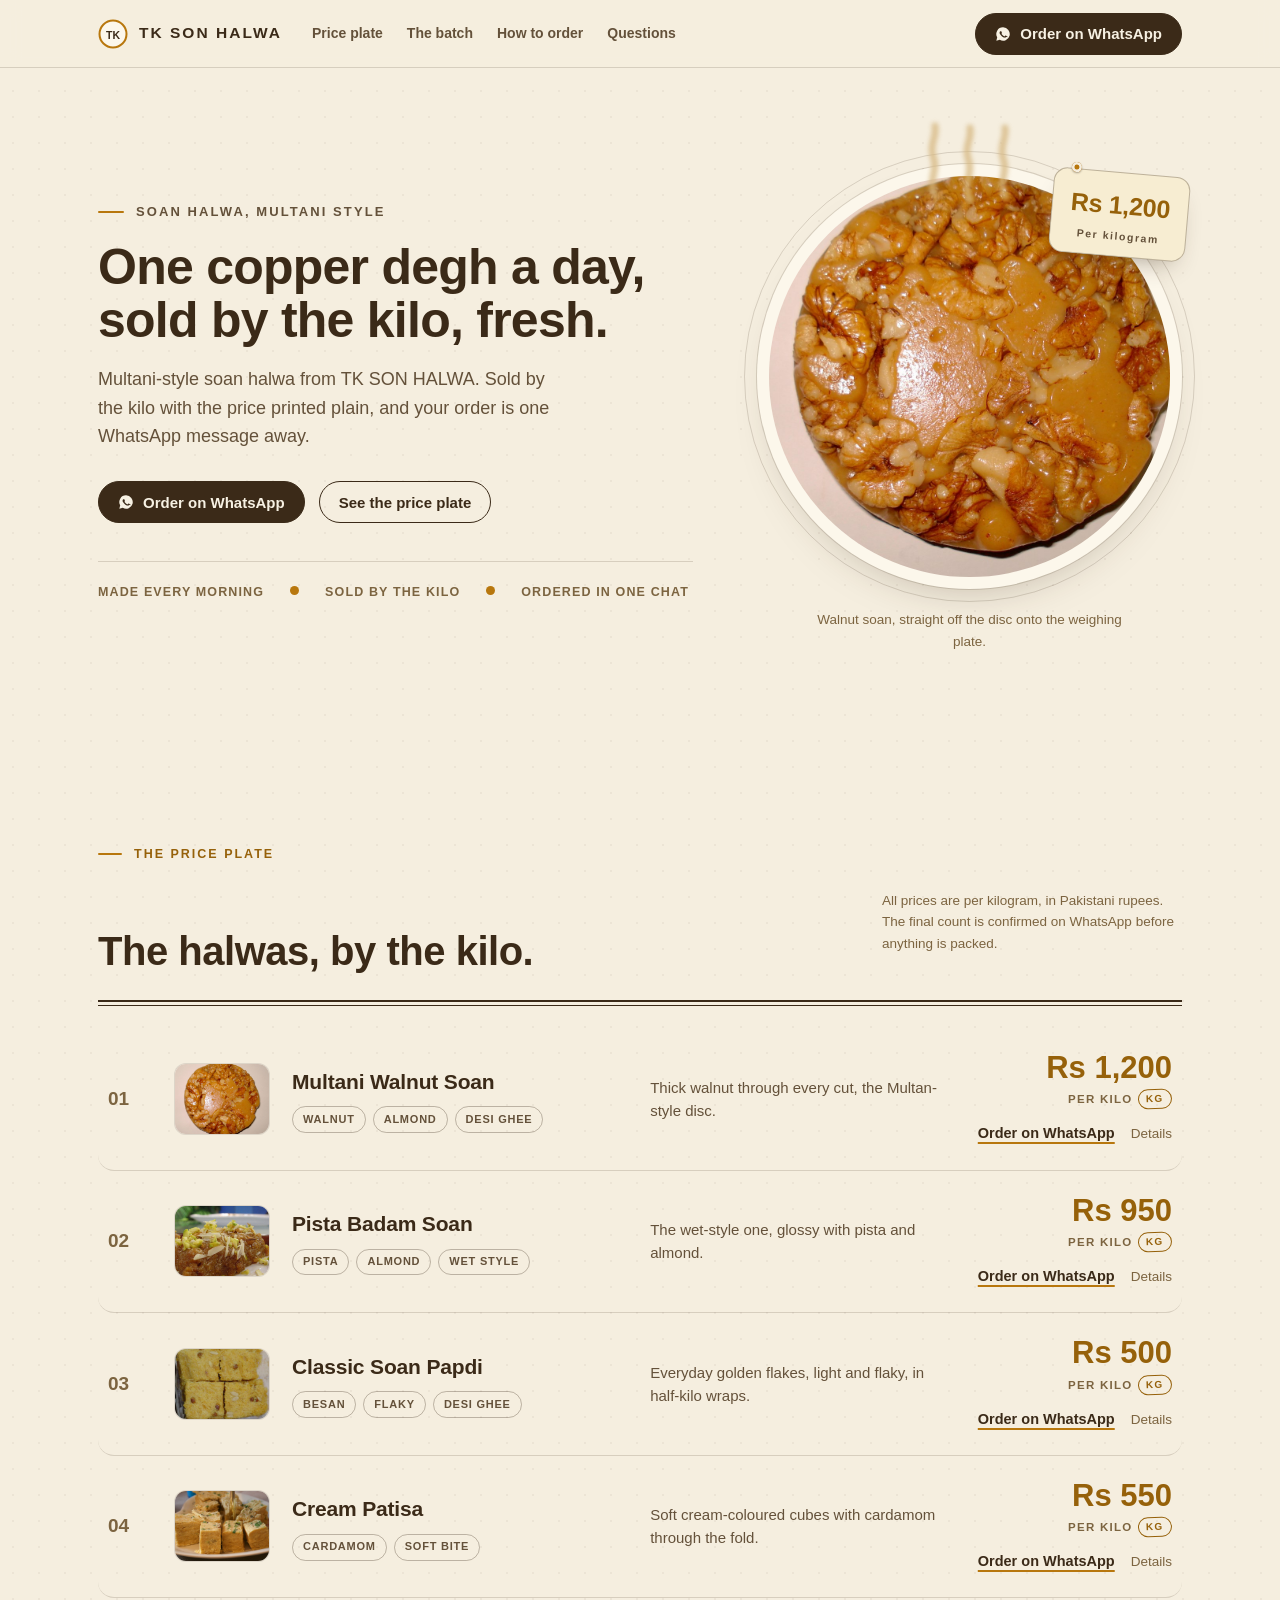
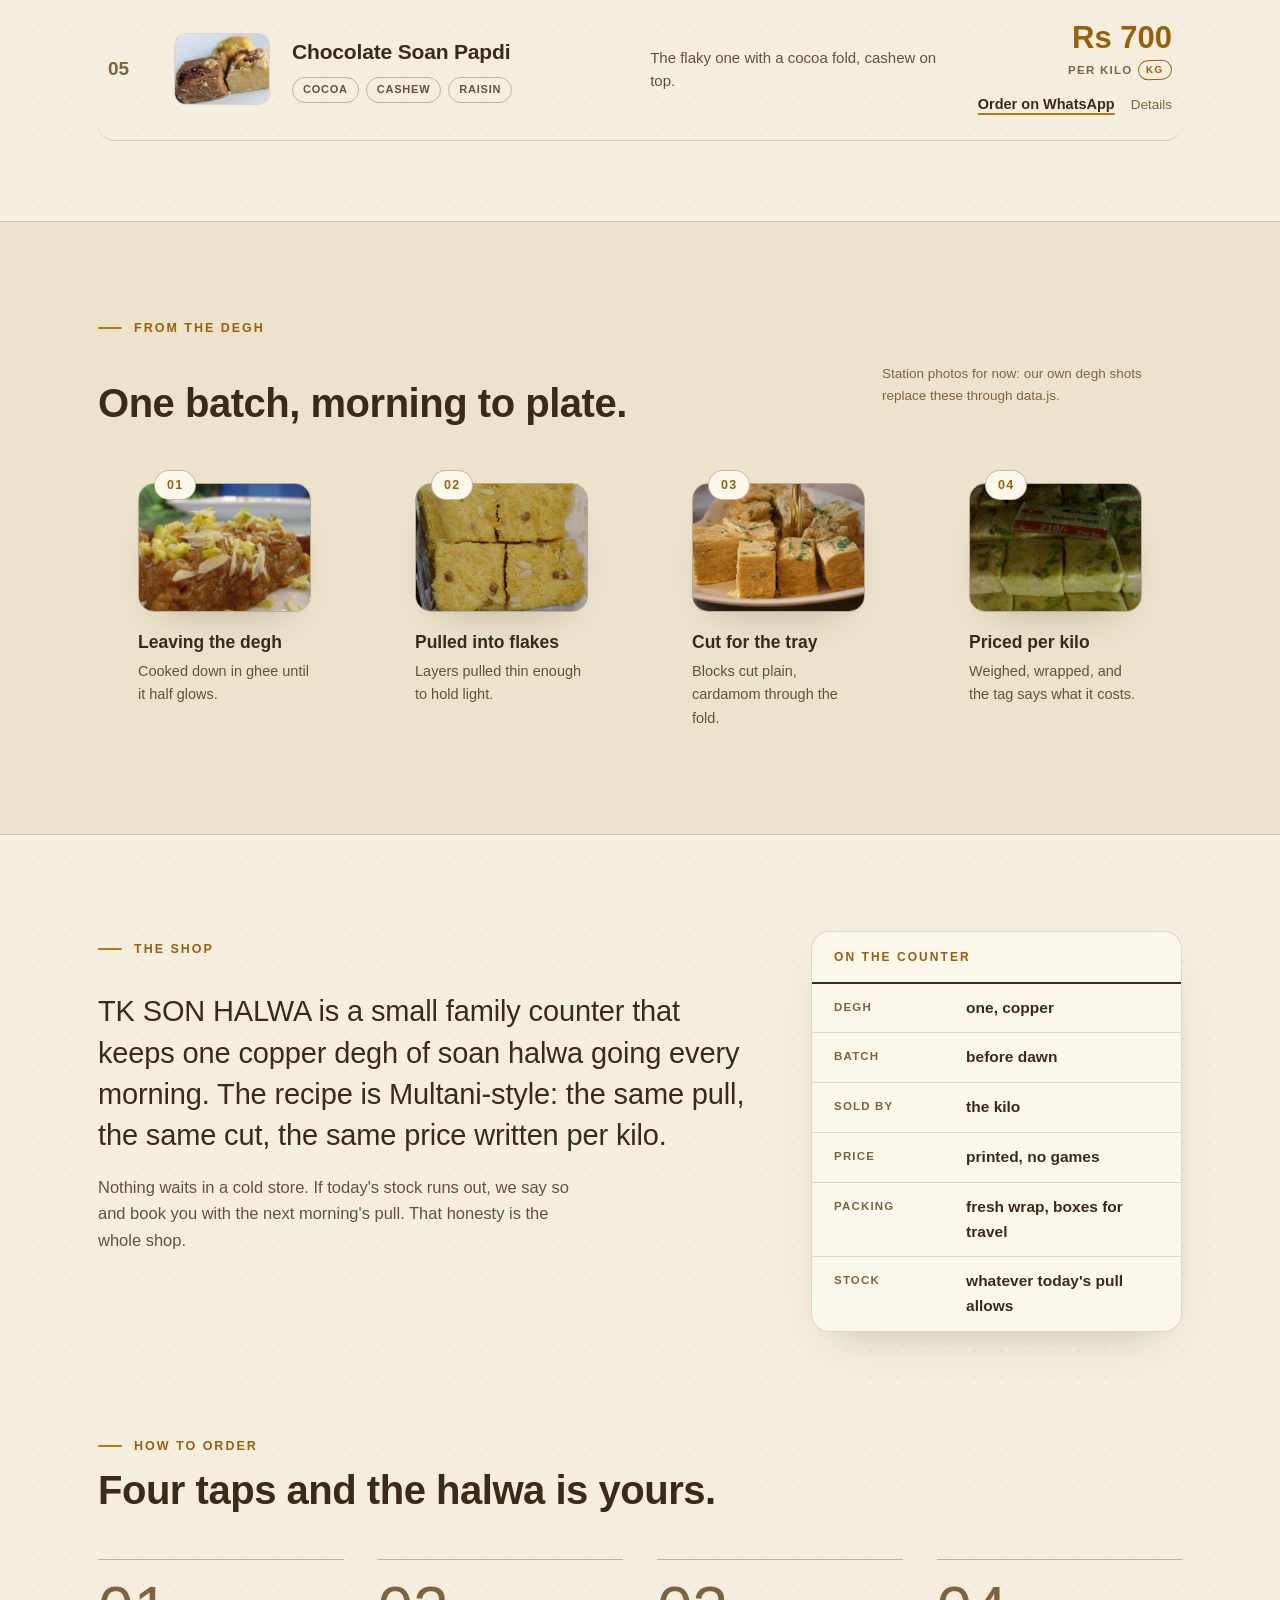
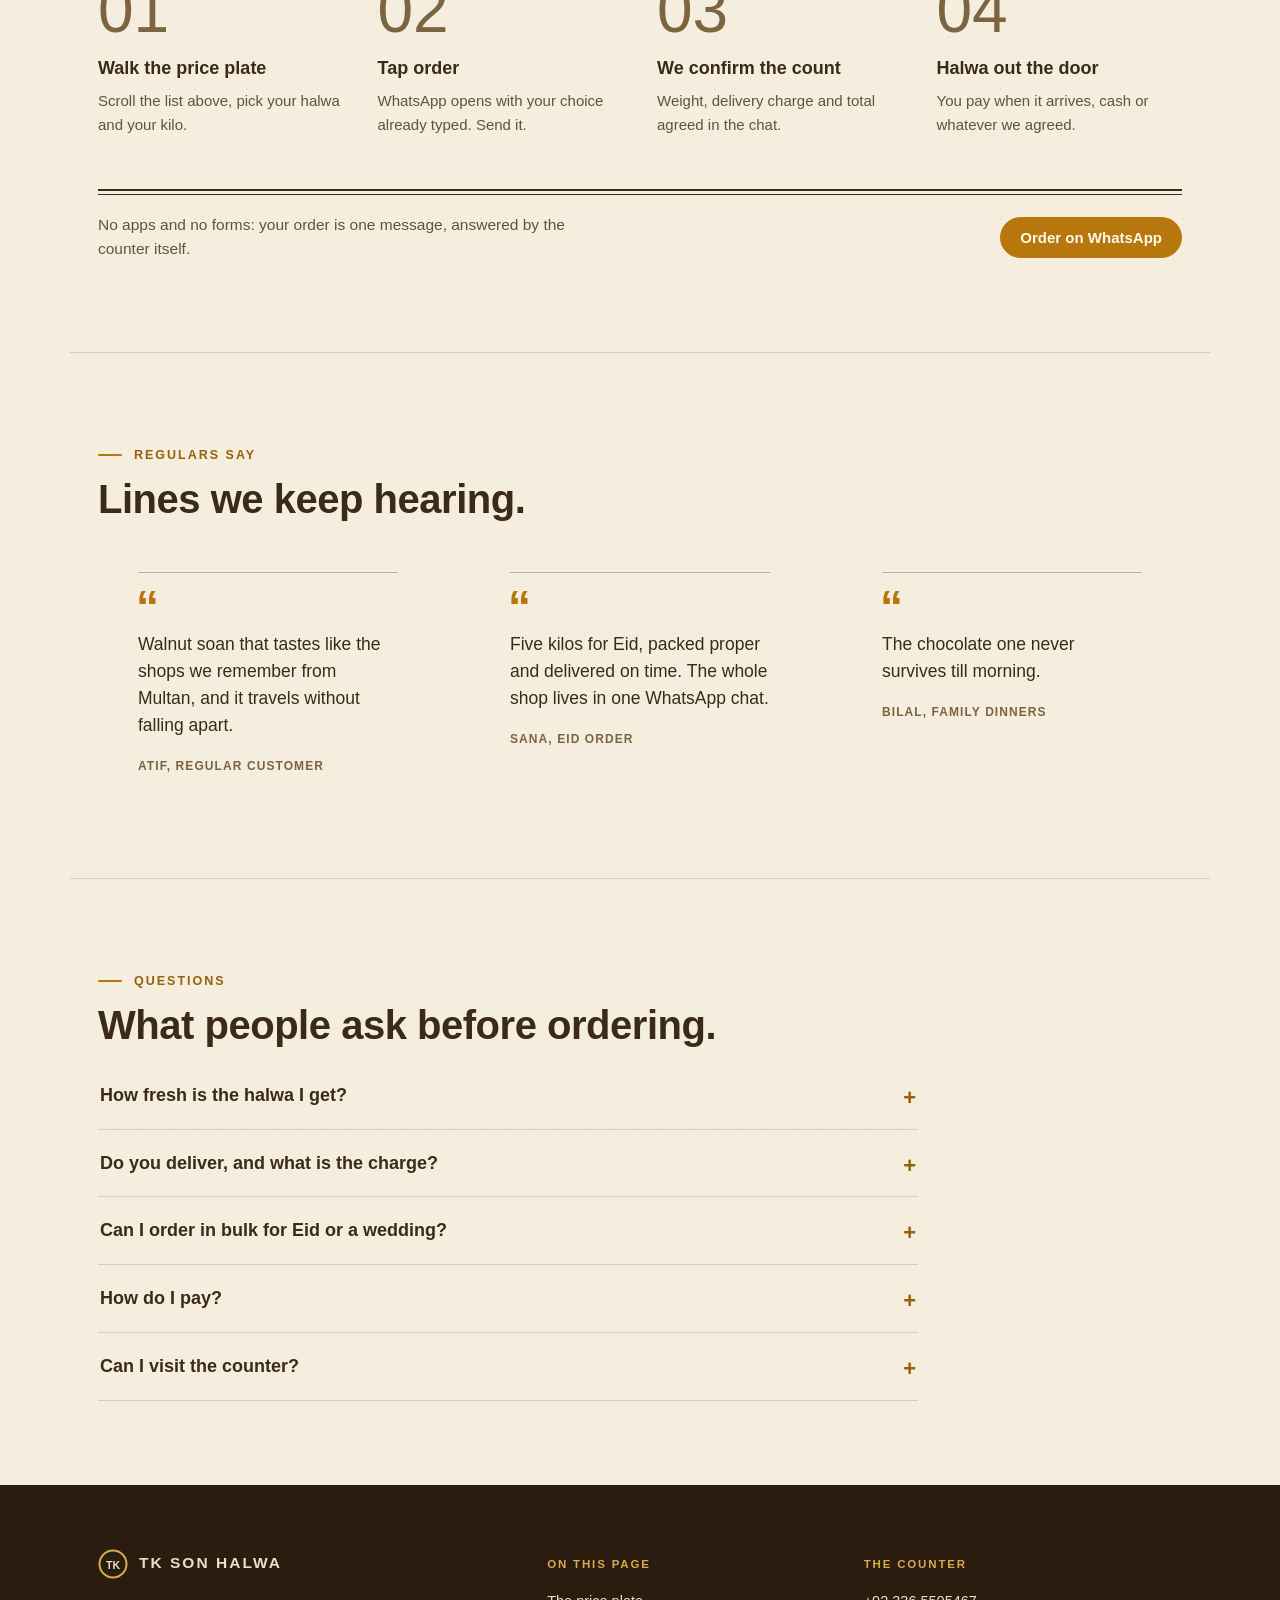
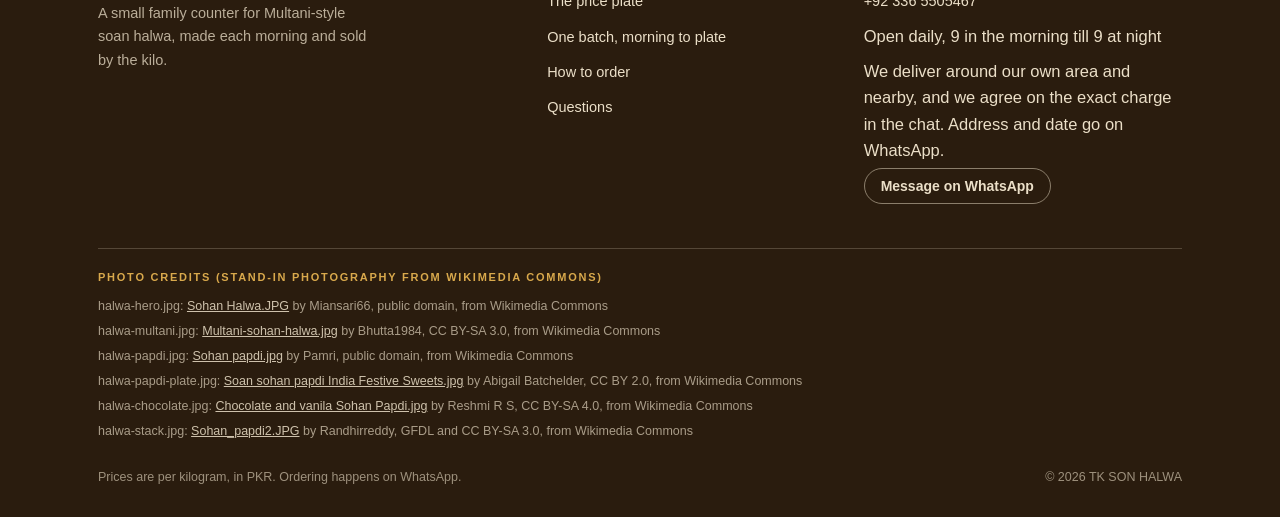
==== index.html @ 24e72497 "Add HTML files for TK SON HALWA website: halwa.html and index.html" ====
<!DOCTYPE html>
<html lang="en">
<head>
<meta charset="utf-8">
<meta name="viewport" content="width=device-width, initial-scale=1">
<title>TK SON HALWA | Soan halwa by the kilo, ordered on WhatsApp</title>
<meta name="description" content="TK SON HALWA, a family counter for Multani-style soan halwa. Per-kilo prices in PKR, fresh wraps, and one WhatsApp message to order.">
<meta name="theme-color" content="#F5EEDF">
<meta property="og:title" content="TK SON HALWA | Soan halwa by the kilo">
<meta property="og:description" content="Multani-style soan halwa sold by the kilo. Prices printed plain, ordered in one WhatsApp message.">
<meta property="og:image" content="assets/img/halwa-hero.jpg">
<link rel="icon" type="image/svg+xml" href="assets/img/favicon.svg">
<link rel="preload" as="font" type="font/woff2" href="assets/fonts/BricolageGrotesque.woff2" crossorigin>
<link rel="preload" as="font" type="font/woff2" href="assets/fonts/Figtree.woff2" crossorigin>
<link rel="stylesheet" href="assets/styles.css">
<script src="assets/data.js" defer></script>
<script src="assets/site.js" defer></script>
</head>
<body data-page="home">

<a class="skip" href="#main">Skip to content</a>

<header class="topbar">
  <div class="wrap bar-row">
    <a class="brand" href="index.html" aria-label="TK SON HALWA, home">
      <svg class="brand-mark" width="30" height="30" viewBox="0 0 30 30" aria-hidden="true">
        <circle cx="15" cy="15" r="13.5" fill="#FCF7EB" stroke="#B8770D" stroke-width="2"/>
        <text x="15" y="19.5" text-anchor="middle" font-family="Bricolage Grotesque, Trebuchet MS, sans-serif" font-weight="800" font-size="10.5" fill="#3B2A18">TK</text>
      </svg>
      <span class="brand-name">TK SON HALWA</span>
    </a>
    <nav class="bar-nav" aria-label="Site">
      <a href="#plate">Price plate</a>
      <a href="#batch">The batch</a>
      <a href="#order">How to order</a>
      <a href="#faq">Questions</a>
    </nav>
    <a class="pill pill-ink" id="bar-order" href="https://wa.me/923365505467?text=Hello%20there%2C%20I%20wanted%20to%20order%20TK%20SON%20HALWA%20from%20your%20website.%20Can%20I%20get%20more%20details%20on%20this%3F">
      <svg width="16" height="16" viewBox="0 0 24 24" fill="none" aria-hidden="true"><path d="M12 2a10 10 0 0 0-8.7 15L2 22l5.2-1.3A10 10 0 1 0 12 2Zm5.2 14.2c-.2.6-1.2 1.2-1.7 1.2-.4.1-1 .1-1.6-.1-.4-.1-.9-.3-1.5-.5-2.6-1.1-4.3-3.7-4.4-3.9-.1-.2-1.1-1.4-1.1-2.7 0-1.3.7-1.9.9-2.2.2-.3.5-.3.7-.3h.5c.2 0 .4 0 .6.4.2.6.7 1.9.8 2 .1.2.1.3 0 .5l-.4.6c-.1.2-.3.4-.1.7.2.3.8 1.3 1.7 2.1 1.2 1 2.1 1.3 2.4 1.5.3.1.5.1.6-.1.2-.2.7-.8.9-1.1.2-.3.4-.2.6-.1l2 1c.3.1.5.2.5.3.1.1.1.6-.4 1.3Z" fill="currentColor"/></svg>
      <span>Order <span class="w-hide">on WhatsApp</span></span>
    </a>
  </div>
</header>

<noscript>
  <div class="nojs">Prices and the full menu need JavaScript. To order right now, WhatsApp us at <a href="https://wa.me/923365505467">+92 336 5505467</a>.</div>
</noscript>

<main id="main">

  <!-- ================= HERO ================= -->
  <section class="hero wrap" aria-labelledby="hero-h">
    <div class="hero-grid">
      <div>
        <p class="kicker"><span>Soan halwa, Multani style</span></p>
        <h1 class="display"><span>One copper degh <span class="nb">a day,</span></span><span>sold by the <span class="nb">kilo, fresh.</span></span></h1>
        <p class="sub">Multani-style soan halwa from TK SON HALWA. Sold by the kilo with the price printed plain, and your order is one WhatsApp message away.</p>
        <div class="cta-row">
          <a class="pill pill-ink" id="hero-order" href="https://wa.me/923365505467?text=Hello%20there%2C%20I%20wanted%20to%20order%20TK%20SON%20HALWA%20from%20your%20website.%20Can%20I%20get%20more%20details%20on%20this%3F">
            <svg width="16" height="16" viewBox="0 0 24 24" aria-hidden="true"><path d="M12 2a10 10 0 0 0-8.7 15L2 22l5.2-1.3A10 10 0 1 0 12 2Zm5.2 14.2c-.2.6-1.2 1.2-1.7 1.2-.4.1-1 .1-1.6-.1-.4-.1-.9-.3-1.5-.5-2.6-1.1-4.3-3.7-4.4-3.9-.1-.2-1.1-1.4-1.1-2.7 0-1.3.7-1.9.9-2.2.2-.3.5-.3.7-.3h.5c.2 0 .4 0 .6.4.2.6.7 1.9.8 2 .1.2.1.3 0 .5l-.4.6c-.1.2-.3.4-.1.7.2.3.8 1.3 1.7 2.1 1.2 1 2.1 1.3 2.4 1.5.3.1.5.1.6-.1.2-.2.7-.8.9-1.1.2-.3.4-.2.6-.1l2 1c.3.1.5.2.5.3.1.1.1.6-.4 1.3Z" fill="currentColor"/></svg>
            <span>Order <span class="w-hide">on WhatsApp</span></span>
          </a>
          <a class="pill pill-ghost" href="#plate"><span>See the price plate</span></a>
        </div>
        <div class="facts" id="facts">
          <span>Made every morning</span><span>Sold by the kilo</span><span>Ordered in one chat</span>
        </div>
      </div>

      <div class="disc-scene">
        <svg class="steam" viewBox="0 0 190 96" aria-hidden="true">
          <path d="M60 88 C 52 72, 64 64, 58 48 C 54 36, 62 30, 60 18" stroke-width="7"/>
          <path d="M95 92 C 87 76, 99 66, 93 50 C 89 38, 97 32, 95 20" stroke-width="7"/>
          <path d="M130 88 C 122 74, 134 66, 128 50 C 124 38, 132 30, 130 20" stroke-width="7"/>
        </svg>
        <div class="disc-rim">
          <div class="disc-clip">
            <img class="disc-img" src="assets/img/halwa-hero.jpg" alt="Round walnut-topped soan halwa disc seen from above" width="1200" height="1202" decoding="async">
          </div>
        </div>
        <div class="stamp" role="figure" aria-label="Today's price per kilogram">
          <span class="stamp-price" id="stamp-price">Rs 1,200</span>
          <span class="stamp-per">Per kilogram</span>
        </div>
        <p class="disc-caption">Walnut soan, straight off the disc onto the weighing plate.</p>
      </div>
    </div>
  </section>

  <!-- ================= PRICE PLATE ================= -->
  <section class="plate wrap" id="plate" aria-labelledby="plate-h">
    <div class="plate-head">
      <p class="overline">The price plate</p>
      <div class="section-head">
        <h2 class="h2" id="plate-h">The halwas, by the kilo.</h2>
        <p class="side-note" id="price-note">All prices are per kilogram, in Pakistani rupees. The final count is confirmed on WhatsApp before anything is packed.</p>
      </div>
      <div class="ledger-rule" aria-hidden="true"></div>
    </div>
    <div id="plate-rows">
      <noscript><p>To see the full menu, enable JavaScript, or order directly on WhatsApp at +92 336 5505467.</p></noscript>
    </div>
  </section>

  <!-- ================= THE BATCH ================= -->
  <section class="batch" id="batch" aria-labelledby="batch-h">
    <div class="wrap">
      <p class="overline">From the degh</p>
      <div class="section-head">
        <h2 class="h2" id="batch-h">One batch, morning to plate.</h2>
        <p class="side-note" id="standin-note">Station photos for now: our own degh shots replace these through data.js.</p>
      </div>
      <div class="strip" id="strip"></div>
    </div>
  </section>

  <!-- ================= STORY ================= -->
  <section class="story wrap" aria-labelledby="story-h">
    <div class="story-grid">
      <div>
        <p class="overline" id="story-h">The shop</p>
        <p class="story-lead" id="story-lead">TK SON HALWA is a small family counter that keeps one copper degh of soan halwa going every morning.</p>
        <p class="story-body" id="story-body">Nothing waits in a cold store.</p>
      </div>
      <div class="board" aria-label="How the counter works">
        <div class="board-title">On the counter</div>
        <div id="story-board">
          <div class="board-row"><span class="board-k">Degh</span><span class="board-v">one, copper</span></div>
          <div class="board-row"><span class="board-k">Batch</span><span class="board-v">before dawn</span></div>
          <div class="board-row"><span class="board-k">Sold by</span><span class="board-v">the kilo</span></div>
          <div class="board-row"><span class="board-k">Price</span><span class="board-v">printed, no games</span></div>
        </div>
      </div>
    </div>
  </section>

  <!-- ================= HOW TO ORDER ================= -->
  <section class="wrap order-wrap" id="order" aria-labelledby="order-h">
    <p class="overline">How to order</p>
    <div class="section-head">
      <h2 class="h2" id="order-h">Four taps and the halwa is yours.</h2>
    </div>
    <div class="order-steps" id="steps">
      <div class="step"><div class="n" aria-hidden="true">01</div><div class="t">Walk the price plate</div><p class="d">Scroll the list above, pick your halwa and your kilo.</p></div>
      <div class="step"><div class="n" aria-hidden="true">02</div><div class="t">Tap order</div><p class="d">WhatsApp opens with your choice already typed. Send it.</p></div>
      <div class="step"><div class="n" aria-hidden="true">03</div><div class="t">We confirm the count</div><p class="d">Weight, delivery charge and total agreed in the chat.</p></div>
      <div class="step"><div class="n" aria-hidden="true">04</div><div class="t">Halwa out the door</div><p class="d">You pay when it arrives, cash or whatever we agreed.</p></div>
    </div>
    <div class="order-bill">
      <p>No apps and no forms: your order is one message, answered by the counter itself.</p>
      <a class="pill pill-saff" id="bill-order" href="https://wa.me/923365505467?text=Hello%20there%2C%20I%20wanted%20to%20order%20TK%20SON%20HALWA%20from%20your%20website.%20Can%20I%20get%20more%20details%20on%20this%3F">
        <span>Order <span class="w-hide">on WhatsApp</span></span>
      </a>
    </div>
  </section>

  <!-- ================= CUSTOMER LINES ================= -->
  <section class="wrap lines" aria-labelledby="lines-h">
    <p class="overline">Regulars say</p>
    <div class="section-head">
      <h2 class="h2" id="lines-h">Lines we keep hearing.</h2>
    </div>
    <div class="lines-grid" id="lines">
      <blockquote class="line"><span class="mark" aria-hidden="true">&ldquo;</span><p class="q">Walnut soan that tastes like the shops we remember from Multan, and it travels without falling apart.</p><span class="who">Atif, regular customer</span></blockquote>
      <blockquote class="line"><span class="mark" aria-hidden="true">&ldquo;</span><p class="q">Five kilos for Eid, packed proper and delivered on time. The whole shop lives in one WhatsApp chat.</p><span class="who">Sana, Eid order</span></blockquote>
      <blockquote class="line"><span class="mark" aria-hidden="true">&ldquo;</span><p class="q">The chocolate one never survives till morning.</p><span class="who">Bilal, family dinners</span></blockquote>
    </div>
  </section>

  <!-- ================= FAQ ================= -->
  <section class="wrap faq" id="faq" aria-labelledby="faq-h">
    <p class="overline">Questions</p>
    <div class="section-head">
      <h2 class="h2" id="faq-h">What people ask before ordering.</h2>
    </div>
    <div class="faq-list" id="faq-list">
      <noscript><p>Questions and answers need JavaScript. For anything else, WhatsApp us at +92 336 5505467.</p></noscript>
    </div>
  </section>

</main>

<!-- ================= FOOTER ================= -->
<footer class="footer">
  <div class="wrap">
    <div class="footer-grid">
      <div>
        <a class="brand" href="index.html" style="color:inherit;text-decoration:none">
          <svg class="brand-mark" width="30" height="30" viewBox="0 0 30 30" aria-hidden="true">
            <circle cx="15" cy="15" r="13.5" fill="#2A1C0E" stroke="#D9A94C" stroke-width="2"/>
            <text x="15" y="19.5" text-anchor="middle" font-family="Bricolage Grotesque, Trebuchet MS, sans-serif" font-weight="800" font-size="10.5" fill="#EBDFC8">TK</text>
          </svg>
          <span class="brand-name">TK SON HALWA</span>
        </a>
        <p class="footer-about">A small family counter for Multani-style soan halwa, made each morning and sold by the kilo.</p>
      </div>
      <div>
        <h2 class="footer-k">On this page</h2>
        <ul class="footer-list">
          <li><a href="#plate">The price plate</a></li>
          <li><a href="#batch">One batch, morning to plate</a></li>
          <li><a href="#order">How to order</a></li>
          <li><a href="#faq">Questions</a></li>
        </ul>
      </div>
      <div>
        <h2 class="footer-k">The counter</h2>
        <ul class="footer-list">
          <li class="footer-contact"><a id="f-tel" href="tel:+923365505467">+92 336 5505467</a></li>
          <li class="footer-contact" id="f-hours">Open daily, 9 in the morning till 9 at night</li>
          <li class="footer-contact" id="f-delivery">Delivery note</li>
        </ul>
        <a class="pill pill-ghost" id="f-wa" href="https://wa.me/923365505467?text=Hello%20there%2C%20I%20wanted%20to%20order%20TK%20SON%20HALWA%20from%20your%20website.%20Can%20I%20get%20more%20details%20on%20this%3F" style="font-size:14px;padding:10px 16px">
          <span>Message <span class="w-hide">on WhatsApp</span></span>
        </a>
      </div>
    </div>
    <div class="credits">
      <h2 class="credits-title">Photo credits (stand-in photography from Wikimedia Commons)</h2>
      <ul class="credits-list" id="credits">
        <li>Photo credits need JavaScript; all images are open-license stand-ins, see the source files for attribution.</li>
      </ul>
    </div>
    <div class="credits-bottom">
      <span>Prices are per kilogram, in PKR. Ordering happens on WhatsApp.</span>
      <span>&copy; <span id="f-year">2026</span> TK SON HALWA</span>
    </div>
  </div>
</footer>

</body>
</html>
---- assets/styles.css ----
/* ============================================================
   TK SON HALWA · "From the Degh"
   Warm wheat-paper ground, deep walnut ink, one saffron-gold
   accent that belongs to prices and stamps. Hairlines behave
   like the shop ledger.
   ============================================================ */

/* ---------- Fonts (local, variable) ---------- */
@font-face {
  font-family: "Bricolage Grotesque";
  font-style: normal;
  font-weight: 200 800;
  font-display: swap;
  src: url("assets/fonts/BricolageGrotesque.woff2") format("woff2");
  unicode-range: U+0000-00FF, U+0131, U+0152-0153, U+02BB-02BC, U+02C6, U+02DA, U+02DC, U+0304, U+0308, U+0329, U+2000-206F, U+20AC, U+2122, U+2191, U+2193, U+2212, U+2215, U+FEFF, U+FFFD;
}
@font-face {
  font-family: "Bricolage Grotesque";
  font-style: normal;
  font-weight: 200 800;
  font-display: swap;
  src: url("assets/fonts/BricolageGrotesqueExt.woff2") format("woff2");
  unicode-range: U+0100-02BA, U+02BD-02C5, U+02C7-02CC, U+02CE-02D7, U+02DD-02FF, U+0304, U+0308, U+0329, U+1D00-1DBF, U+1E00-1E9F, U+1EF2-1EFF, U+2020, U+20A0-20AB, U+20AD-20C0, U+2113, U+2C60-2C7F, U+A720-A7FF;
}
@font-face {
  font-family: "Figtree";
  font-style: normal;
  font-weight: 300 900;
  font-display: swap;
  src: url("assets/fonts/Figtree.woff2") format("woff2");
  unicode-range: U+0000-00FF, U+0131, U+0152-0153, U+02BB-02BC, U+02C6, U+02DA, U+02DC, U+0304, U+0308, U+0329, U+2000-206F, U+20AC, U+2122, U+2191, U+2193, U+2212, U+2215, U+FEFF, U+FFFD;
}
@font-face {
  font-family: "Figtree";
  font-style: normal;
  font-weight: 300 900;
  font-display: swap;
  src: url("assets/fonts/FigtreeExt.woff2") format("woff2");
  unicode-range: U+0100-02BA, U+02BD-02C5, U+02C7-02CC, U+02CE-02D7, U+02DD-02FF, U+0304, U+0308, U+0329, U+1D00-1DBF, U+1E00-1E9F, U+1EF2-1EFF, U+2020, U+20A0-20AB, U+20AD-20C0, U+2113, U+2C60-2C7F, U+A720-A7FF;
}

/* ---------- Tokens ---------- */
:root {
  --paper: #F5EEDF;
  --paper-2: #EDE3CC;
  --card: #FCF7EB;
  --ink: #3B2A18;
  --ink-2: #64513A;
  --ink-3: #7C6440;
  --saff: #B8770D;
  --saff-deep: #96610A;
  --saff-wash: #F7EDD2;
  --cream: #F7F1E3;
  --footer-bg: #2A1C0E;
  --footer-ink: #EBDFC8;
  --hair: rgba(59, 42, 24, 0.16);
  --hair-2: rgba(59, 42, 24, 0.3);
  --shadow: 0 20px 44px -26px rgba(59, 42, 24, 0.35);
  --radius: 16px;
  --display: "Bricolage Grotesque", "Trebuchet MS", sans-serif;
  --body: "Figtree", "Segoe UI", sans-serif;
}

/* ---------- Base ---------- */
*, *::before, *::after { box-sizing: border-box; }

html {
  scroll-behavior: smooth;
  -webkit-text-size-adjust: 100%;
}

body {
  margin: 0;
  font-family: var(--body);
  font-size: 16.5px;
  line-height: 1.6;
  color: var(--ink);
  background-color: var(--paper);
  background-image: radial-gradient(rgba(59, 42, 24, 0.05) 1px, rgba(59, 42, 24, 0) 1.6px);
  background-size: 26px 26px;
}

img { display: block; max-width: 100%; height: auto; }

[hidden] { display: none !important; }

a { color: inherit; }

.wrap { max-width: 1140px; margin: 0 auto; padding-inline: clamp(16px, 4vw, 28px); }

.skip {
  position: absolute;
  left: -9999px;
  top: 0;
  background: var(--ink);
  color: var(--paper);
  font-weight: 700;
  padding: 10px 16px;
  border-radius: 0 0 10px 0;
  z-index: 200;
}
.skip:focus { left: 0; }

:focus-visible { outline: 2px solid var(--saff); outline-offset: 3px; border-radius: 4px; }

main { min-height: 60vh; }

section { scroll-margin-top: 92px; }

/* ---------- Pills: walnut primary, hairline ghost ---------- */
.pill {
  display: inline-flex;
  align-items: center;
  gap: 9px;
  font-family: var(--body);
  font-weight: 700;
  font-size: 15px;
  line-height: 1;
  padding: 12px 19px;
  border-radius: 999px;
  text-decoration: none;
  white-space: nowrap;
  transition: transform 0.15s ease, background-color 0.15s ease, border-color 0.15s ease;
}
.pill svg { flex: none; }
.pill:active { transform: translateY(1px); }

.pill-ink { background: var(--ink); color: var(--cream); border: 1px solid var(--ink); }
.pill-ink:hover { background: #4A341E; }

.pill-ghost { background: transparent; color: var(--ink); border: 1.5px solid var(--ink); }
.pill-ghost:hover { background: var(--card); }

.pill-saff { background: var(--saff); color: #FFF9EC; border: 1px solid var(--saff); }
.pill-saff:hover { background: #9c660c; }

.wa-dot { width: 8px; height: 8px; border-radius: 50%; background: var(--saff); display: inline-block; }

/* ---------- Top bar (68px) ---------- */
.topbar {
  position: sticky;
  top: 0;
  z-index: 100;
  height: 68px;
  background: rgba(245, 238, 223, 0.94);
  backdrop-filter: blur(9px);
  border-bottom: 1px solid var(--hair);
}
.bar-row { display: flex; align-items: center; gap: 22px; height: 100%; }

.brand { display: inline-flex; align-items: center; gap: 11px; text-decoration: none; }
.brand-mark { flex: none; }
.brand-name {
  font-family: var(--display);
  font-weight: 800;
  font-size: 15.5px;
  letter-spacing: 0.13em;
}
.bar-nav { display: flex; gap: 24px; margin-left: 8px; }
.bar-nav a {
  font-size: 14px;
  font-weight: 600;
  color: var(--ink-2);
  text-decoration: none;
}
.bar-nav a:hover { color: var(--ink); text-decoration: underline; text-decoration-color: var(--saff); text-decoration-thickness: 2px; text-underline-offset: 4px; }
.bar-nav { margin-right: auto; }

/* ---------- Hero ---------- */
.hero { padding-block: clamp(44px, 7vw, 84px) clamp(48px, 7vw, 88px); }
.hero-grid {
  display: grid;
  grid-template-columns: minmax(0, 7fr) minmax(0, 5fr);
  gap: clamp(32px, 5vw, 64px);
  align-items: center;
}

.kicker { display: flex; align-items: center; gap: 12px; margin: 0 0 18px; }
.kicker::before { content: ""; width: 26px; height: 2px; background: var(--saff); border-radius: 2px; }
.kicker span {
  font-size: 13px;
  font-weight: 700;
  letter-spacing: 0.16em;
  text-transform: uppercase;
  color: var(--ink-2);
}

.display {
  font-family: var(--display);
  font-weight: 800;
  font-size: clamp(38px, 5vw, 50px);
  line-height: 1.06;
  letter-spacing: -0.015em;
  margin: 0 0 18px;
}
.display span { display: block; text-wrap: balance; }
.display .nb { display: inline; white-space: nowrap; }

.sub { margin: 0; max-width: 46ch; font-size: 18px; color: var(--ink-2); }

.cta-row { display: flex; flex-wrap: wrap; gap: 14px; margin-top: 30px; }

.facts {
  display: flex;
  flex-wrap: wrap;
  align-items: center;
  gap: 10px 26px;
  margin-top: 38px;
  padding-top: 20px;
  border-top: 1px solid var(--hair);
}
.facts span {
  font-size: 12.5px;
  font-weight: 700;
  letter-spacing: 0.09em;
  text-transform: uppercase;
  color: var(--ink-3);
}
.facts span + span::before {
  content: "";
  display: inline-block;
  width: 9px;
  height: 9px;
  margin-right: 26px;
  border-radius: 50%;
  background: var(--saff);
  vertical-align: middle;
  transform: translateY(-2px);
}

/* Disc + stamp + steam */
.disc-scene { position: relative; padding: 12px 0 0; }
.disc-rim {
  position: relative;
  width: min(100%, 500px);
  margin: 0 auto;
  border-radius: 50%;
  background: var(--card);
  padding: 12px;
  box-shadow: var(--shadow), 0 0 0 1px var(--hair);
}
.disc-rim::after {
  content: "";
  position: absolute;
  inset: -13px;
  border: 1px solid var(--hair);
  border-radius: 50%;
  pointer-events: none;
}
.disc-clip { border-radius: 50%; overflow: hidden; aspect-ratio: 1 / 1; }
.disc-img {
  width: 100%;
  aspect-ratio: 1 / 1;
  object-fit: cover;
  border-radius: 50%;
  transform: scale(1.18);
  transform-origin: 30% 68%;
}

.stamp {
  position: absolute;
  top: 4%;
  right: -6px;
  rotate: 5deg;
  background: var(--saff-wash);
  border: 1px solid var(--hair-2);
  border-radius: 14px;
  padding: 12px 18px 11px;
  box-shadow: 0 14px 26px -14px rgba(59, 42, 24, 0.45);
  z-index: 2;
  text-align: center;
}
.stamp-price {
  display: block;
  font-family: var(--display);
  font-weight: 800;
  font-size: 25px;
  letter-spacing: -0.01em;
  color: var(--saff-deep);
  font-feature-settings: "tnum" 1, "lnum" 1;
}
.stamp-per {
  display: block;
  margin-top: 3px;
  font-size: 10.5px;
  font-weight: 800;
  letter-spacing: 0.15em;
  color: var(--ink-2);
}
.stamp::before {
  content: "";
  position: absolute;
  left: 16px;
  top: -7px;
  width: 10px;
  height: 10px;
  border-radius: 50%;
  background: var(--saff);
  box-shadow: inset 0 0 0 2.5px var(--paper), 0 1px 2px rgba(59, 42, 24, 0.4);
}

.steam {
  position: absolute;
  top: -44px;
  left: 50%;
  translate: -50% 0;
  width: 190px;
  height: 96px;
  z-index: 1;
  pointer-events: none;
}
.steam path {
  fill: none;
  stroke: rgba(214, 183, 128, 0.75);
  stroke-linecap: round;
  filter: blur(2.2px);
  animation: rise 6.5s ease-in-out infinite;
}
.steam path:nth-child(1) { animation-delay: 0s; }
.steam path:nth-child(2) { animation-delay: 2.1s; }
.steam path:nth-child(3) { animation-delay: 4.3s; }
@keyframes rise {
  0%   { opacity: 0;    transform: translateY(26px)  scaleX(1); }
  35%  { opacity: 0.75; }
  70%  { opacity: 0.45; transform: translateY(-18px) scaleX(1.1); }
  100% { opacity: 0;    transform: translateY(-40px) scaleX(0.92); }
}

.disc-caption {
  margin: 20px auto 0;
  max-width: 340px;
  text-align: center;
  font-size: 13.5px;
  color: var(--ink-3);
}

/* ---------- Ledger rules ---------- */
.ledger-rule { border-top: 2.5px solid var(--ink); border-bottom: 1px solid var(--ink); height: 6px; }
.ledger-rule.alone { border-top: 1px solid var(--hair-2); border-bottom: 1px solid var(--hair-2); height: 3px; }

.section-head {
  display: flex;
  align-items: flex-end;
  justify-content: space-between;
  gap: 24px;
  flex-wrap: wrap;
}
.section-head .side-note {
  font-size: 13.5px;
  color: var(--ink-3);
  max-width: 300px;
  padding-bottom: 6px;
}

.overline {
  display: inline-flex;
  align-items: center;
  gap: 12px;
  margin: 0 0 12px;
  font-size: 12.5px;
  font-weight: 800;
  letter-spacing: 0.16em;
  text-transform: uppercase;
  color: var(--saff-deep);
}
.overline::before { content: ""; width: 24px; height: 2px; background: var(--saff); border-radius: 2px; }

.h2 {
  font-family: var(--display);
  font-weight: 800;
  font-size: clamp(28px, 3.9vw, 40px);
  line-height: 1.12;
  letter-spacing: -0.012em;
  margin: 0;
}

/* ---------- Price plate (ledger list, not cards) ---------- */
.plate { padding-block: clamp(56px, 8vw, 96px) clamp(48px, 7vw, 80px); }
.plate-head { margin-bottom: 22px; }
.plate-head .ledger-rule { margin-top: 26px; }

.plate-row {
  display: grid;
  grid-template-columns: 44px 96px minmax(0, 1.1fr) minmax(0, 1fr) auto;
  gap: 22px;
  align-items: center;
  padding: 24px 10px;
  border-bottom: 1px solid var(--hair);
  border-radius: var(--radius);
  transition: background-color 0.18s ease;
}
.plate-row:hover { background: var(--card); }

.row-num {
  font-family: var(--display);
  font-weight: 700;
  font-size: 19px;
  color: var(--ink-3);
  font-feature-settings: "tnum" 1;
}

.row-photo {
  display: block;
  width: 96px;
  aspect-ratio: 4 / 3;
  border-radius: 12px;
  overflow: hidden;
  border: 1px solid var(--hair);
  background: var(--card);
}
.row-photo-img { width: 100%; height: 100%; object-fit: cover; }

.row-name {
  font-family: var(--display);
  font-weight: 700;
  font-size: 21px;
  letter-spacing: -0.008em;
  margin: 0 0 8px;
}
.row-name a { text-decoration: none; color: inherit; }
.row-name a:hover { color: var(--saff-deep); }

.chips { display: flex; flex-wrap: wrap; gap: 7px; }
.chip {
  font-size: 11px;
  font-weight: 700;
  letter-spacing: 0.07em;
  text-transform: uppercase;
  color: var(--ink-2);
  border: 1px solid var(--hair-2);
  border-radius: 999px;
  padding: 3.5px 10px;
  white-space: nowrap;
}

.row-desc { font-size: 15px; color: var(--ink-2); line-height: 1.55; }

.row-price { text-align: right; min-width: 168px; }
.price {
  font-family: var(--display);
  font-weight: 800;
  font-size: 31px;
  line-height: 1;
  color: var(--saff-deep);
  font-feature-settings: "tnum" 1, "lnum" 1;
}
.row-price .per {
  display: block;
  margin: 5px 0 12px;
  font-size: 11.5px;
  font-weight: 700;
  letter-spacing: 0.11em;
  text-transform: uppercase;
  color: var(--ink-3);
}
.row-price .per::after {
  content: "kg";
  display: inline-block;
  margin-left: 6px;
  padding: 1px 7px;
  font-size: 10px;
  color: var(--saff-deep);
  border: 1px solid var(--saff-deep);
  border-radius: 999px;
  rotate: -2deg;
  transform: translateY(-1px);
}
.row-links { display: flex; gap: 16px; justify-content: flex-end; align-items: baseline; }

.order-link {
  font-weight: 700;
  font-size: 14.5px;
  color: var(--ink);
  text-decoration: underline;
  text-decoration-color: var(--saff);
  text-decoration-thickness: 2px;
  text-underline-offset: 4px;
  white-space: nowrap;
}
.order-link:hover { color: var(--saff-deep); }

.details-link { font-size: 13.5px; color: var(--ink-3); text-decoration: none; white-space: nowrap; }
.details-link:hover { color: var(--ink); text-decoration: underline; }

/* ---------- Batch strip ---------- */
.batch {
  background: var(--paper-2);
  border-block: 1px solid var(--hair);
  padding-block: clamp(52px, 7vw, 88px);
}
.strip { display: grid; grid-template-columns: repeat(4, 1fr); gap: 24px; margin-top: 40px; }
.strip-cell { position: relative; }
.strip-cell .stepnum {
  position: absolute;
  top: -13px;
  left: 16px;
  z-index: 2;
  background: var(--card);
  border: 1px solid var(--hair-2);
  border-radius: 999px;
  padding: 4px 12px;
  font-family: var(--display);
  font-weight: 700;
  font-size: 12.5px;
  letter-spacing: 0.1em;
  color: var(--saff-deep);
}
.strip-photo {
  width: 100%;
  aspect-ratio: 4 / 3;
  object-fit: cover;
  border-radius: var(--radius);
  border: 1px solid var(--hair-2);
  box-shadow: var(--shadow);
}
.strip-title { font-family: var(--display); font-weight: 700; font-size: 17.5px; margin: 16px 0 4px; }
.strip-line { font-size: 14.5px; color: var(--ink-2); margin: 0; }
.strip-note { margin-top: 30px; font-size: 13px; color: var(--ink-3); }

/* ---------- Story ---------- */
.story { padding-block: clamp(56px, 8vw, 96px); }
.story-grid { display: grid; grid-template-columns: minmax(0, 7fr) minmax(0, 4fr); gap: clamp(32px, 5vw, 64px); align-items: start; }
.story-lead {
  font-family: var(--display);
  font-weight: 500;
  font-size: clamp(22px, 3vw, 29px);
  line-height: 1.42;
  letter-spacing: -0.005em;
  margin: 20px 0 18px;
}
.story-body { font-size: 16.5px; color: var(--ink-2); max-width: 54ch; margin: 0; }

.board {
  background: var(--card);
  border: 1px solid var(--hair);
  border-radius: 18px;
  box-shadow: var(--shadow);
  overflow: hidden;
}
.board-title {
  padding: 16px 22px 14px;
  font-size: 12px;
  font-weight: 800;
  letter-spacing: 0.17em;
  text-transform: uppercase;
  color: var(--saff-deep);
  border-bottom: 2px solid var(--ink);
}
.board-row {
  display: grid;
  grid-template-columns: 118px 1fr;
  gap: 14px;
  padding: 12px 22px;
  border-bottom: 1px solid var(--hair);
}
.board-row:last-child { border-bottom: 0; }
.board-k {
  font-size: 11.5px;
  font-weight: 700;
  letter-spacing: 0.1em;
  text-transform: uppercase;
  color: var(--ink-3);
  padding-top: 2px;
}
.board-v { font-family: var(--display); font-weight: 600; font-size: 15.5px; }

/* ---------- How to order ---------- */
.order-steps { margin-top: 46px; display: grid; grid-template-columns: repeat(4, 1fr); gap: clamp(20px, 3vw, 34px); }
.step { border-top: 1px solid var(--hair-2); padding-top: 18px; }
.step .n {
  font-family: var(--display);
  font-weight: 275;
  font-size: 64px;
  line-height: 1;
  color: var(--ink-3);
  font-feature-settings: "tnum" 1;
}
.step .t { font-family: var(--display); font-weight: 700; font-size: 18px; margin: 12px 0 6px; }
.step .d { font-size: 15px; color: var(--ink-2); margin: 0; }

.order-bill {
  margin-top: 52px;
  border-top: 2px solid var(--ink);
  position: relative;
  padding-top: 22px;
  display: flex;
  align-items: center;
  justify-content: space-between;
  gap: 20px;
  flex-wrap: wrap;
}
.order-bill::before {
  content: "";
  position: absolute;
  top: 3px;
  left: 0;
  right: 0;
  border-top: 1px solid var(--ink);
}
.order-bill p { margin: 0; font-size: 15.5px; color: var(--ink-2); max-width: 56ch; }

/* ---------- Customer lines ---------- */
.lines { padding-block: clamp(48px, 7vw, 84px); border-top: 1px solid var(--hair); }
.lines-grid { display: grid; grid-template-columns: repeat(3, 1fr); gap: clamp(20px, 3vw, 32px); margin-top: 34px; }
.line { border-top: 1px solid var(--hair-2); padding-top: 16px; }
.line .mark { font-family: var(--display); font-weight: 800; font-size: 46px; line-height: 0.55; color: var(--saff); display: block; margin: 6px 0 10px -2px; }
.line .q { font-size: 17.5px; line-height: 1.55; margin: 0 0 12px; }
.line .who { font-size: 12px; font-weight: 700; letter-spacing: 0.09em; text-transform: uppercase; color: var(--ink-3); }

/* ---------- FAQ ---------- */
.faq { padding-block: clamp(48px, 7vw, 84px); border-top: 1px solid var(--hair); }
.faq-list { max-width: 820px; margin-top: 14px; }
.faq-item { border-bottom: 1px solid var(--hair); }
.faq-item summary {
  list-style: none;
  cursor: pointer;
  display: flex;
  align-items: baseline;
  justify-content: space-between;
  gap: 18px;
  padding: 19px 2px;
  font-family: var(--display);
  font-weight: 700;
  font-size: 18px;
}
.faq-item summary::-webkit-details-marker { display: none; }
.faq-item summary:hover { color: var(--saff-deep); }
.faq-item summary .x {
  font-family: var(--display);
  font-weight: 700;
  font-size: 22px;
  color: var(--saff-deep);
  line-height: 0.8;
  transition: rotate 0.18s ease;
  flex: none;
  transform: translateY(4px);
}
.faq-item[open] summary .x { rotate: 45deg; }
.faq-item .a { padding: 0 2px 20px; font-size: 16px; color: var(--ink-2); max-width: 64ch; }

/* ---------- Footer ---------- */
.footer {
  background: var(--footer-bg);
  color: var(--footer-ink);
  padding: 64px 0 30px;
  margin-top: 0;
}
.footer-grid {
  display: grid;
  grid-template-columns: minmax(0, 1.5fr) minmax(0, 1fr) minmax(0, 1.2fr);
  gap: clamp(24px, 4vw, 56px);
}
.footer .brand-name { color: var(--footer-ink); }
.footer-about { font-size: 14.5px; color: rgba(235, 223, 200, 0.75); max-width: 34ch; margin: 16px 0 0; }
.footer-k {
  font-size: 11.5px;
  font-weight: 800;
  letter-spacing: 0.16em;
  text-transform: uppercase;
  color: #D9A94C;
  margin: 6px 0 14px;
}
.footer-list { list-style: none; margin: 0; padding: 0; display: grid; gap: 9px; }
.footer-list a { color: var(--footer-ink); text-decoration: none; font-size: 14.5px; }
.footer-list a:hover { color: #E4B660; text-decoration: underline; }
.footer-contact li { color: rgba(235, 223, 200, 0.85); font-size: 14.5px; }
.footer .pill-ghost { border-color: rgba(235, 223, 200, 0.5); color: var(--footer-ink); margin-top: 4px; }
.footer .pill-ghost:hover { background: rgba(235, 223, 200, 0.1); }

.credits { margin-top: 44px; padding-top: 20px; border-top: 1px solid rgba(235, 223, 200, 0.22); }
.credits-title {
  font-size: 11px;
  font-weight: 800;
  letter-spacing: 0.16em;
  text-transform: uppercase;
  color: #D9A94C;
  margin: 0 0 10px;
}
.credits-list { list-style: none; margin: 0; padding: 0; display: grid; gap: 5px; max-width: 900px; }
.credits-list li { font-size: 12.5px; line-height: 1.6; color: rgba(235, 223, 200, 0.66); }
.credits-list a { color: rgba(235, 223, 200, 0.85); }
.credits-bottom {
  margin-top: 26px;
  display: flex;
  justify-content: space-between;
  gap: 16px;
  flex-wrap: wrap;
  font-size: 12.5px;
  color: rgba(235, 223, 200, 0.6);
}

/* ---------- Detail page + spacing helpers ---------- */
.order-wrap { padding-bottom: clamp(56px, 8vw, 90px); }
.detail-name { font-size: clamp(32px, 4.6vw, 46px); }
#d-chips { margin-bottom: 14px; }
.others-list { margin-top: 12px; }
.others-back { margin: 26px 0 0; }
.nf-sub { margin-top: 14px; }
.lines-wrap { padding-bottom: 0; }

.crumbs { padding-top: 26px; font-size: 13.5px; color: var(--ink-3); }
.crumbs a { color: var(--ink-2); text-decoration: none; }
.crumbs a:hover { color: var(--ink); text-decoration: underline; }
.crumbs .sep { margin: 0 8px; color: var(--hair-2); }

.detail { padding-block: 30px clamp(56px, 8vw, 90px); }
.detail-grid {
  display: grid;
  grid-template-columns: minmax(0, 6fr) minmax(0, 5fr);
  gap: clamp(30px, 4.5vw, 60px);
  align-items: start;
}
.detail-photo { position: relative; }
.detail-photo .frame {
  border-radius: 24px;
  overflow: hidden;
  border: 1px solid var(--hair);
  box-shadow: var(--shadow);
  background: var(--card);
}
.detail-photo img { width: 100%; object-fit: cover; }
.detail-photo .stamp { top: -16px; left: -12px; right: auto; rotate: -4deg; }

.detail-name { margin: 2px 0 10px; }
.detail-tag { font-size: 18px; color: var(--ink-2); margin: 0 0 20px; }
.detail-price { display: flex; align-items: baseline; gap: 12px; padding-bottom: 4px; }
.detail-price .price { font-size: 46px; }
.detail-price .per { font-size: 12.5px; font-weight: 700; letter-spacing: 0.11em; text-transform: uppercase; color: var(--ink-3); }
.detail-ctas { display: flex; gap: 14px; flex-wrap: wrap; margin: 22px 0 10px; }
.cta-hint { font-size: 13px; color: var(--ink-3); margin: 0 0 8px; }

.specs { margin-top: 30px; border-top: 2px solid var(--ink); }
.spec-row { display: grid; grid-template-columns: 128px 1fr; gap: 18px; padding: 13px 2px; border-bottom: 1px solid var(--hair); }
.spec-row .k {
  font-size: 11.5px;
  font-weight: 700;
  letter-spacing: 0.11em;
  text-transform: uppercase;
  color: var(--ink-3);
  padding-top: 3px;
}
.spec-row .v { font-size: 15.5px; }

.others { margin-top: clamp(46px, 7vw, 72px); }
.other-row {
  display: flex;
  align-items: center;
  justify-content: space-between;
  gap: 20px;
  padding: 15px 10px;
  border-bottom: 1px solid var(--hair);
  text-decoration: none;
  border-radius: 12px;
  transition: background-color 0.15s ease;
}
.other-row:hover { background: var(--card); }
.other-row .o-name { font-family: var(--display); font-weight: 700; font-size: 17px; }
.other-row .o-price { font-size: 13px; color: var(--ink-3); font-feature-settings: "tnum" 1; text-align: right; display: flex; align-items: center; gap: 12px; white-space: nowrap; }
.other-row .arrow { color: var(--saff-deep); font-weight: 700; }

.notfound { text-align: left; padding-block: 60px 90px; }

/* ---------- No-JS notice ---------- */
.nojs {
  background: var(--saff-wash);
  border-bottom: 1px solid var(--hair-2);
  padding: 10px clamp(16px, 4vw, 28px);
  font-size: 13.5px;
  text-align: center;
}
.nojs a { font-weight: 700; }

/* ---------- Mobile ---------- */
@media (max-width: 1020px) {
  .plate-row {
    grid-template-columns: 96px minmax(0, 1fr) auto;
    grid-template-areas: "photo info price";
    align-items: center;
  }
  .row-num, .row-desc { display: none; }
  .row-photo { grid-area: photo; }
  .row-info { grid-area: info; }
  .row-price { grid-area: price; }
  .strip { display: flex; overflow-x: auto; scroll-snap-type: x mandatory; padding-bottom: 12px; }
  .strip-cell { flex: 0 0 252px; scroll-snap-align: start; }
  .order-steps { grid-template-columns: repeat(2, 1fr); }
  .story-grid, .detail-grid { grid-template-columns: 1fr; }
  .detail-photo { max-width: 620px; }
}

@media (max-width: 760px) {
  .bar-nav { display: none; }
  .bar-row { justify-content: space-between; }
  .brand-name { font-size: 13px; letter-spacing: 0.09em; }
  .hero-grid { grid-template-columns: 1fr; gap: 44px; }
  .disc-scene { padding-top: 34px; }
  .stamp { right: 0; top: -8px; }
  .facts { justify-content: center; }
  .plate-row {
    grid-template-columns: 84px minmax(0, 1fr);
    grid-template-areas:
      "photo info"
      "photo info"
      "pricewide pricewide";
    row-gap: 10px;
    padding: 18px 6px;
  }
  .row-photo { grid-area: photo; width: 84px; }
  .row-info { grid-area: info; }
  .row-num, .row-desc { display: none; }
  .row-price {
    grid-area: pricewide;
    display: flex;
    flex-wrap: wrap;
    align-items: baseline;
    gap: 4px 14px;
    text-align: left;
    min-width: 0;
  }
  .row-price .price { font-size: 25px; }
  .row-price .per { margin: 0; }
  .row-price .per::after { display: none; }
  .row-links { width: 100%; justify-content: flex-start; }
  .lines-grid { grid-template-columns: 1fr; }
  .order-steps { grid-template-columns: 1fr; gap: 14px; }
  .order-bill { padding-top: 20px; }
  .footer-grid { grid-template-columns: 1fr; }
  .detail-price .price { font-size: 36px; }
  .spec-row { grid-template-columns: 104px 1fr; }
}

@media (max-width: 480px) {
  .w-hide { display: none; }
  .pill { padding: 11px 15px; }
  .brand-name { font-size: 12.5px; letter-spacing: 0.07em; }
  .bar-row { gap: 12px; }
}

@media (max-width: 430px) {
  .row-links { flex-wrap: wrap; gap: 10px 18px; }
  .disc-rim { width: min(100%, 320px); }
  .stamp { padding: 9px 13px; }
  .stamp-price { font-size: 20px; }
  .cta-row .pill { flex: 1 1 auto; justify-content: center; }
}

/* ---------- Reduced motion ---------- */
@media (prefers-reduced-motion: reduce) {
  html { scroll-behavior: auto; }
  .steam, .steam path { animation: none; opacity: 0.35; }
  .steam path:nth-child(2), .steam path:nth-child(3) { opacity: 0.2; }
  * { transition-duration: 0.01ms !important; animation-duration: 0.01ms !important; }
}
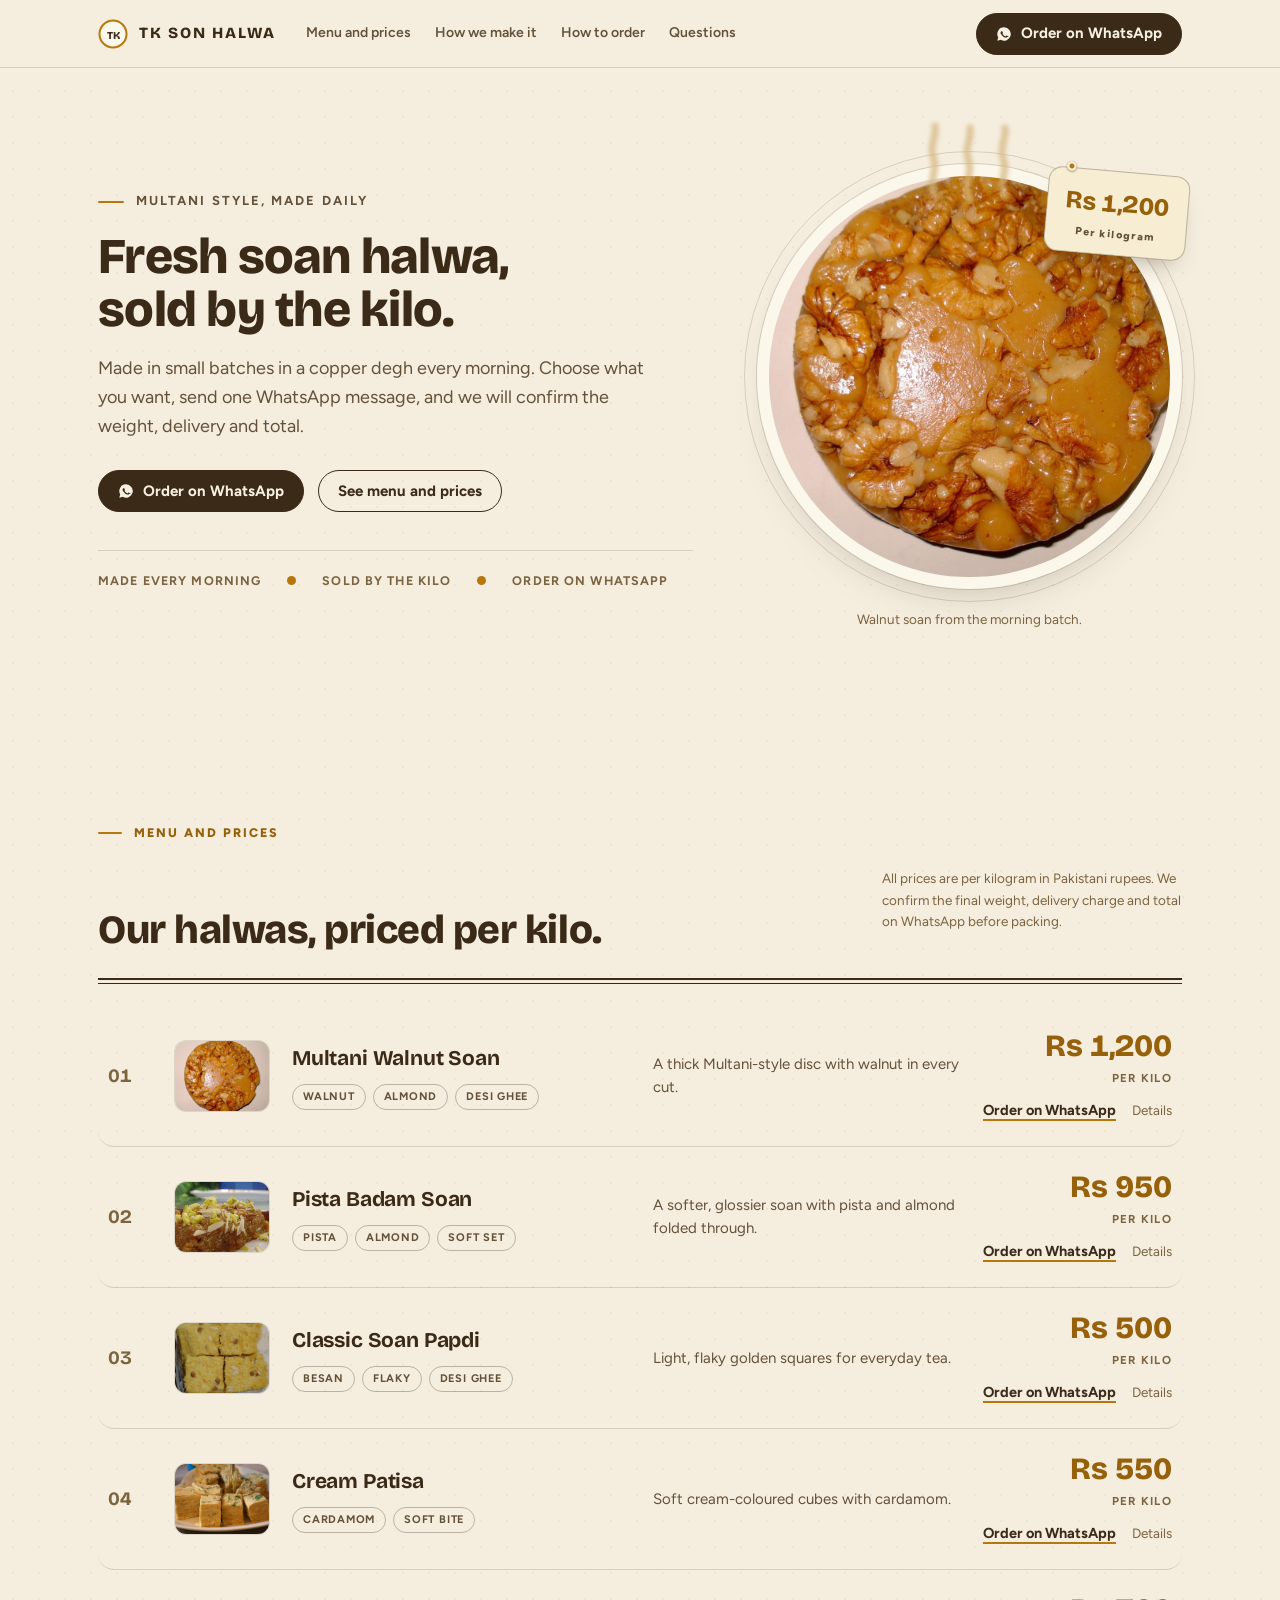
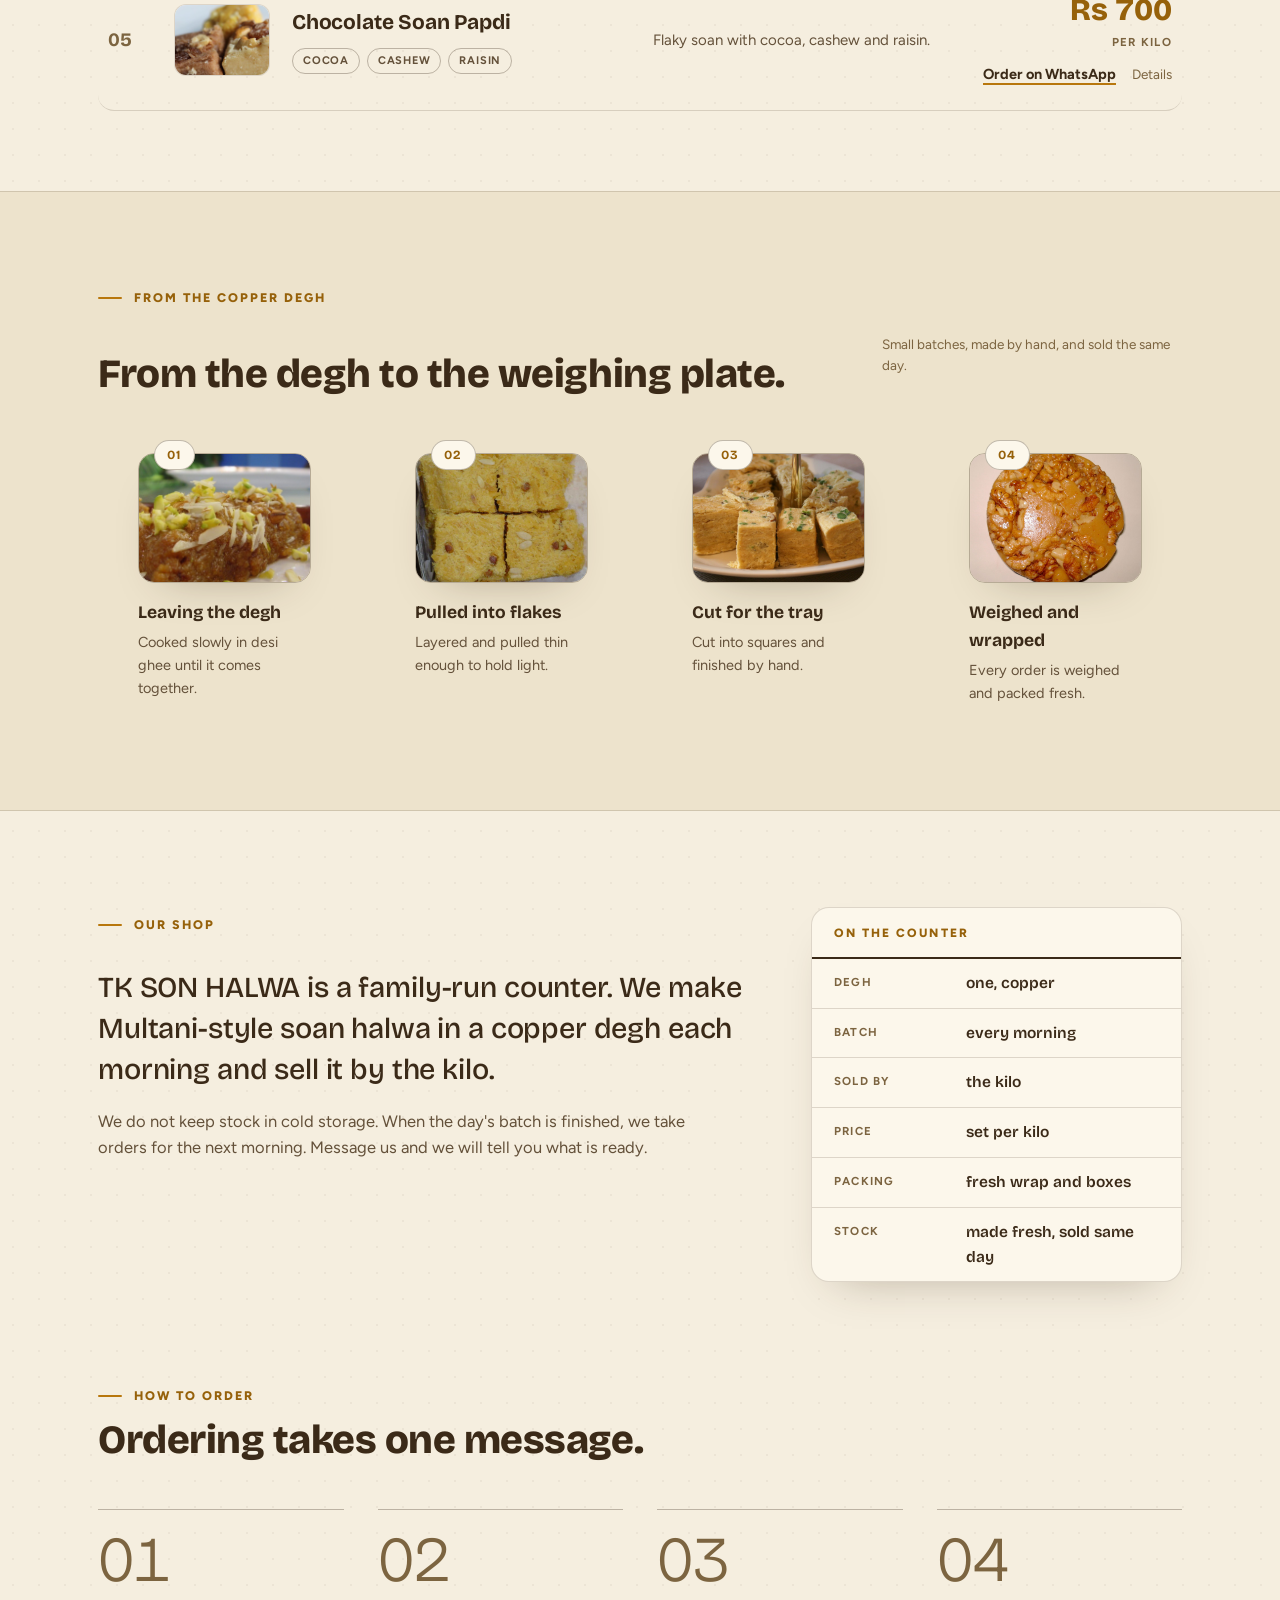
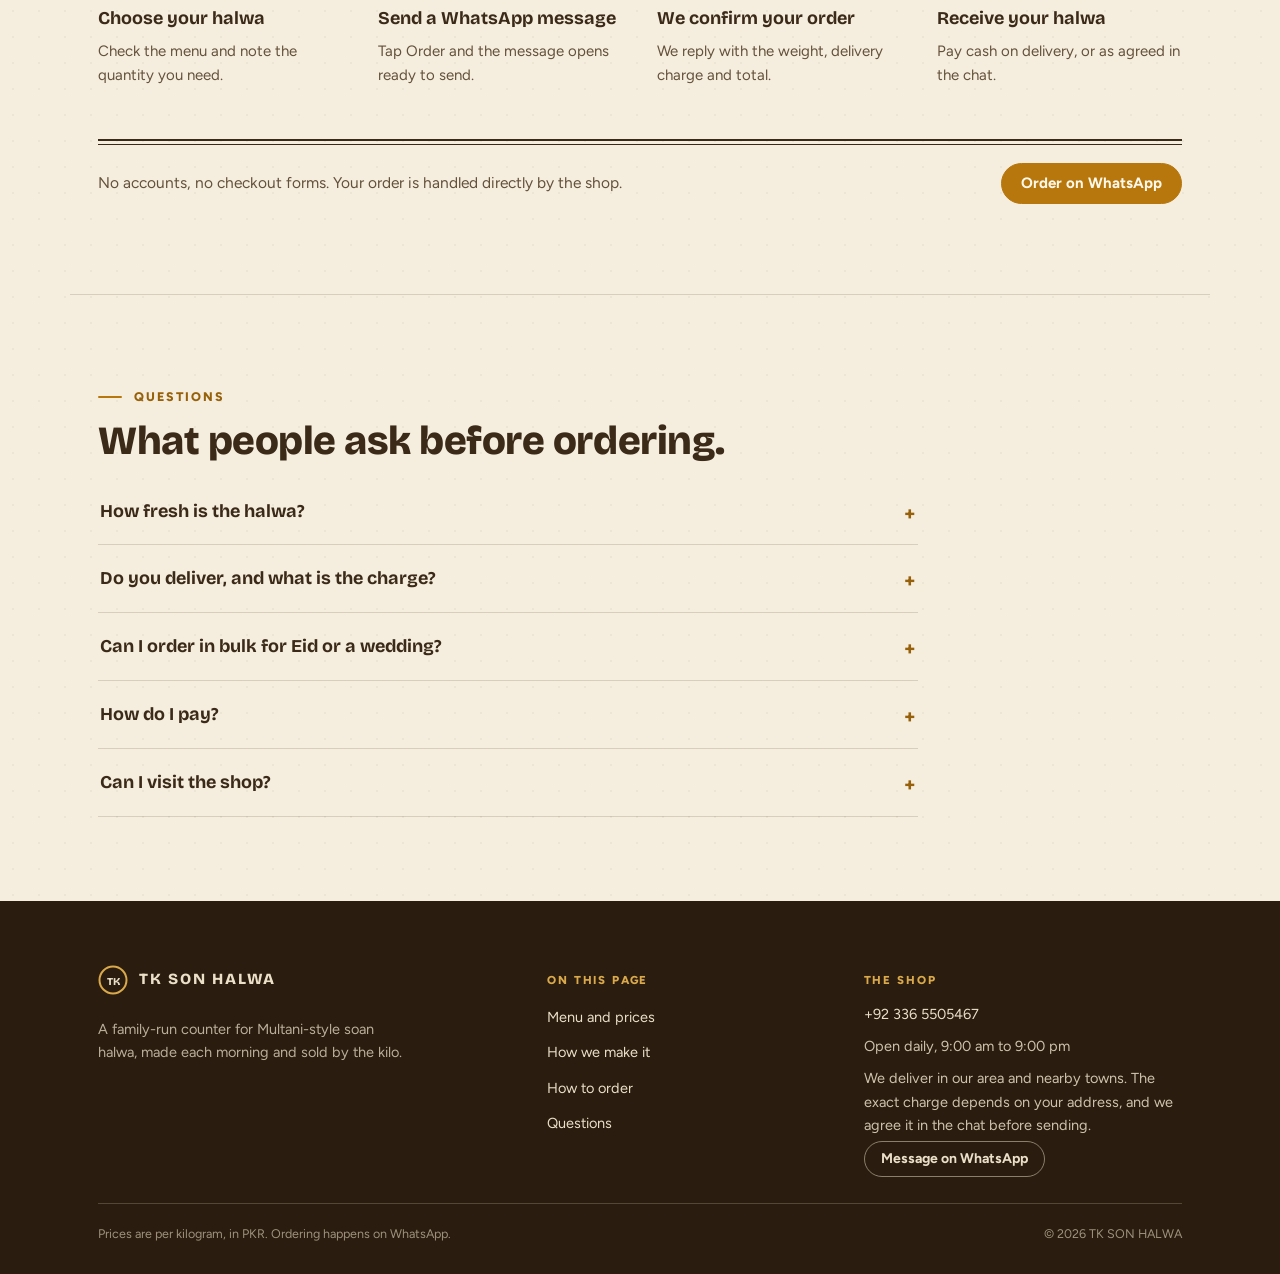
==== commit a92da37f: "Update halwa and index pages for improved SEO and user experience; add robots.txt and web manifest f" ====
--- a/index.html
+++ b/index.html
@@ -3,15 +3,26 @@
 <head>
 <meta charset="utf-8">
 <meta name="viewport" content="width=device-width, initial-scale=1">
-<title>TK SON HALWA | Soan halwa by the kilo, ordered on WhatsApp</title>
-<meta name="description" content="TK SON HALWA, a family counter for Multani-style soan halwa. Per-kilo prices in PKR, fresh wraps, and one WhatsApp message to order.">
+<title>TK SON HALWA | Fresh soan halwa by the kilo</title>
+<meta name="description" content="Fresh Multani-style soan halwa made in small batches every morning. Prices per kilo in PKR. Order in one WhatsApp message.">
 <meta name="theme-color" content="#F5EEDF">
-<meta property="og:title" content="TK SON HALWA | Soan halwa by the kilo">
-<meta property="og:description" content="Multani-style soan halwa sold by the kilo. Prices printed plain, ordered in one WhatsApp message.">
+<meta name="format-detection" content="telephone=no">
+<meta property="og:type" content="website">
+<meta property="og:site_name" content="TK SON HALWA">
+<meta property="og:locale" content="en_PK">
+<meta property="og:title" content="TK SON HALWA | Fresh soan halwa by the kilo">
+<meta property="og:description" content="Fresh Multani-style soan halwa made in small batches every morning. Prices per kilo in PKR. Order in one WhatsApp message.">
 <meta property="og:image" content="assets/img/halwa-hero.jpg">
+<meta property="og:image:alt" content="Round walnut-topped soan halwa">
+<meta name="twitter:card" content="summary_large_image">
+<meta name="twitter:title" content="TK SON HALWA | Fresh soan halwa by the kilo">
+<meta name="twitter:description" content="Fresh Multani-style soan halwa made in small batches every morning. Prices per kilo in PKR. Order in one WhatsApp message.">
+<meta name="twitter:image" content="assets/img/halwa-hero.jpg">
 <link rel="icon" type="image/svg+xml" href="assets/img/favicon.svg">
+<link rel="manifest" href="site.webmanifest">
 <link rel="preload" as="font" type="font/woff2" href="assets/fonts/BricolageGrotesque.woff2" crossorigin>
 <link rel="preload" as="font" type="font/woff2" href="assets/fonts/Figtree.woff2" crossorigin>
+<link rel="preload" as="image" href="assets/img/halwa-hero.jpg" fetchpriority="high">
 <link rel="stylesheet" href="assets/styles.css">
 <script src="assets/data.js" defer></script>
 <script src="assets/site.js" defer></script>
@@ -30,12 +41,12 @@
       <span class="brand-name">TK SON HALWA</span>
     </a>
     <nav class="bar-nav" aria-label="Site">
-      <a href="#plate">Price plate</a>
-      <a href="#batch">The batch</a>
+      <a href="#plate">Menu and prices</a>
+      <a href="#batch">How we make it</a>
       <a href="#order">How to order</a>
       <a href="#faq">Questions</a>
     </nav>
-    <a class="pill pill-ink" id="bar-order" href="https://wa.me/923365505467?text=Hello%20there%2C%20I%20wanted%20to%20order%20TK%20SON%20HALWA%20from%20your%20website.%20Can%20I%20get%20more%20details%20on%20this%3F">
+    <a class="pill pill-ink" id="bar-order" href="https://wa.me/923365505467?text=Hello%2C%20I%20want%20to%20order%20TK%20SON%20HALWA.%20Please%20share%20the%20menu%2C%20prices%20and%20delivery%20details.">
       <svg width="16" height="16" viewBox="0 0 24 24" fill="none" aria-hidden="true"><path d="M12 2a10 10 0 0 0-8.7 15L2 22l5.2-1.3A10 10 0 1 0 12 2Zm5.2 14.2c-.2.6-1.2 1.2-1.7 1.2-.4.1-1 .1-1.6-.1-.4-.1-.9-.3-1.5-.5-2.6-1.1-4.3-3.7-4.4-3.9-.1-.2-1.1-1.4-1.1-2.7 0-1.3.7-1.9.9-2.2.2-.3.5-.3.7-.3h.5c.2 0 .4 0 .6.4.2.6.7 1.9.8 2 .1.2.1.3 0 .5l-.4.6c-.1.2-.3.4-.1.7.2.3.8 1.3 1.7 2.1 1.2 1 2.1 1.3 2.4 1.5.3.1.5.1.6-.1.2-.2.7-.8.9-1.1.2-.3.4-.2.6-.1l2 1c.3.1.5.2.5.3.1.1.1.6-.4 1.3Z" fill="currentColor"/></svg>
       <span>Order <span class="w-hide">on WhatsApp</span></span>
     </a>
@@ -43,27 +54,27 @@
 </header>
 
 <noscript>
-  <div class="nojs">Prices and the full menu need JavaScript. To order right now, WhatsApp us at <a href="https://wa.me/923365505467">+92 336 5505467</a>.</div>
+  <div class="nojs">To see the menu or order right now, message us on WhatsApp at <a href="https://wa.me/923365505467">+92 336 5505467</a>.</div>
 </noscript>
 
 <main id="main">
 
-  <!-- ================= HERO ================= -->
+  <!-- Hero -->
   <section class="hero wrap" aria-labelledby="hero-h">
     <div class="hero-grid">
       <div>
-        <p class="kicker"><span>Soan halwa, Multani style</span></p>
-        <h1 class="display"><span>One copper degh <span class="nb">a day,</span></span><span>sold by the <span class="nb">kilo, fresh.</span></span></h1>
-        <p class="sub">Multani-style soan halwa from TK SON HALWA. Sold by the kilo with the price printed plain, and your order is one WhatsApp message away.</p>
+        <p class="kicker"><span>Multani style, made daily</span></p>
+        <h1 class="display" id="hero-h"><span>Fresh soan halwa, <span class="nb">sold by the kilo.</span></span></h1>
+        <p class="sub">Made in small batches in a copper degh every morning. Choose what you want, send one WhatsApp message, and we will confirm the weight, delivery and total.</p>
         <div class="cta-row">
-          <a class="pill pill-ink" id="hero-order" href="https://wa.me/923365505467?text=Hello%20there%2C%20I%20wanted%20to%20order%20TK%20SON%20HALWA%20from%20your%20website.%20Can%20I%20get%20more%20details%20on%20this%3F">
+          <a class="pill pill-ink" id="hero-order" href="https://wa.me/923365505467?text=Hello%2C%20I%20want%20to%20order%20TK%20SON%20HALWA.%20Please%20share%20the%20menu%2C%20prices%20and%20delivery%20details.">
             <svg width="16" height="16" viewBox="0 0 24 24" aria-hidden="true"><path d="M12 2a10 10 0 0 0-8.7 15L2 22l5.2-1.3A10 10 0 1 0 12 2Zm5.2 14.2c-.2.6-1.2 1.2-1.7 1.2-.4.1-1 .1-1.6-.1-.4-.1-.9-.3-1.5-.5-2.6-1.1-4.3-3.7-4.4-3.9-.1-.2-1.1-1.4-1.1-2.7 0-1.3.7-1.9.9-2.2.2-.3.5-.3.7-.3h.5c.2 0 .4 0 .6.4.2.6.7 1.9.8 2 .1.2.1.3 0 .5l-.4.6c-.1.2-.3.4-.1.7.2.3.8 1.3 1.7 2.1 1.2 1 2.1 1.3 2.4 1.5.3.1.5.1.6-.1.2-.2.7-.8.9-1.1.2-.3.4-.2.6-.1l2 1c.3.1.5.2.5.3.1.1.1.6-.4 1.3Z" fill="currentColor"/></svg>
             <span>Order <span class="w-hide">on WhatsApp</span></span>
           </a>
-          <a class="pill pill-ghost" href="#plate"><span>See the price plate</span></a>
+          <a class="pill pill-ghost" href="#plate"><span>See menu and prices</span></a>
         </div>
         <div class="facts" id="facts">
-          <span>Made every morning</span><span>Sold by the kilo</span><span>Ordered in one chat</span>
+          <span>Made every morning</span><span>Sold by the kilo</span><span>Order on WhatsApp</span>
         </div>
       </div>
 
@@ -75,112 +86,101 @@
         </svg>
         <div class="disc-rim">
           <div class="disc-clip">
-            <img class="disc-img" src="assets/img/halwa-hero.jpg" alt="Round walnut-topped soan halwa disc seen from above" width="1200" height="1202" decoding="async">
+            <img class="disc-img" src="assets/img/halwa-hero.jpg" alt="Round walnut-topped soan halwa disc seen from above" width="1200" height="1202" fetchpriority="high" decoding="async">
           </div>
         </div>
-        <div class="stamp" role="figure" aria-label="Today's price per kilogram">
+        <div class="stamp" role="figure" aria-label="Price per kilogram">
           <span class="stamp-price" id="stamp-price">Rs 1,200</span>
           <span class="stamp-per">Per kilogram</span>
         </div>
-        <p class="disc-caption">Walnut soan, straight off the disc onto the weighing plate.</p>
-      </div>
-    </div>
-  </section>
-
-  <!-- ================= PRICE PLATE ================= -->
+        <p class="disc-caption">Walnut soan from the morning batch.</p>
+      </div>
+    </div>
+  </section>
+
+  <!-- Menu and prices -->
   <section class="plate wrap" id="plate" aria-labelledby="plate-h">
     <div class="plate-head">
-      <p class="overline">The price plate</p>
+      <p class="overline">Menu and prices</p>
       <div class="section-head">
-        <h2 class="h2" id="plate-h">The halwas, by the kilo.</h2>
-        <p class="side-note" id="price-note">All prices are per kilogram, in Pakistani rupees. The final count is confirmed on WhatsApp before anything is packed.</p>
+        <h2 class="h2" id="plate-h">Our halwas, priced per kilo.</h2>
+        <p class="side-note" id="price-note">All prices are per kilogram in Pakistani rupees. We confirm the final weight, delivery charge and total on WhatsApp before packing.</p>
       </div>
       <div class="ledger-rule" aria-hidden="true"></div>
     </div>
     <div id="plate-rows">
-      <noscript><p>To see the full menu, enable JavaScript, or order directly on WhatsApp at +92 336 5505467.</p></noscript>
-    </div>
-  </section>
-
-  <!-- ================= THE BATCH ================= -->
+      <noscript><p>Message us on WhatsApp at <a href="https://wa.me/923365505467">+92 336 5505467</a> and we will send you today's menu and prices.</p></noscript>
+    </div>
+  </section>
+
+  <!-- How we make it -->
   <section class="batch" id="batch" aria-labelledby="batch-h">
     <div class="wrap">
-      <p class="overline">From the degh</p>
+      <p class="overline">From the copper degh</p>
       <div class="section-head">
-        <h2 class="h2" id="batch-h">One batch, morning to plate.</h2>
-        <p class="side-note" id="standin-note">Station photos for now: our own degh shots replace these through data.js.</p>
+        <h2 class="h2" id="batch-h">From the degh to the weighing plate.</h2>
+        <p class="side-note">Small batches, made by hand, and sold the same day.</p>
       </div>
       <div class="strip" id="strip"></div>
     </div>
   </section>
 
-  <!-- ================= STORY ================= -->
+  <!-- Story -->
   <section class="story wrap" aria-labelledby="story-h">
     <div class="story-grid">
       <div>
-        <p class="overline" id="story-h">The shop</p>
-        <p class="story-lead" id="story-lead">TK SON HALWA is a small family counter that keeps one copper degh of soan halwa going every morning.</p>
-        <p class="story-body" id="story-body">Nothing waits in a cold store.</p>
+        <p class="overline" id="story-h">Our shop</p>
+        <p class="story-lead" id="story-lead">TK SON HALWA is a family-run counter. We make Multani-style soan halwa in a copper degh each morning and sell it by the kilo.</p>
+        <p class="story-body" id="story-body">We do not keep stock in cold storage. When the day's batch is finished, we take orders for the next morning. Message us and we will tell you what is ready.</p>
       </div>
       <div class="board" aria-label="How the counter works">
         <div class="board-title">On the counter</div>
         <div id="story-board">
           <div class="board-row"><span class="board-k">Degh</span><span class="board-v">one, copper</span></div>
-          <div class="board-row"><span class="board-k">Batch</span><span class="board-v">before dawn</span></div>
+          <div class="board-row"><span class="board-k">Batch</span><span class="board-v">every morning</span></div>
           <div class="board-row"><span class="board-k">Sold by</span><span class="board-v">the kilo</span></div>
-          <div class="board-row"><span class="board-k">Price</span><span class="board-v">printed, no games</span></div>
-        </div>
-      </div>
-    </div>
-  </section>
-
-  <!-- ================= HOW TO ORDER ================= -->
+          <div class="board-row"><span class="board-k">Price</span><span class="board-v">set per kilo</span></div>
+          <div class="board-row"><span class="board-k">Packing</span><span class="board-v">fresh wrap and boxes</span></div>
+          <div class="board-row"><span class="board-k">Stock</span><span class="board-v">made fresh, sold same day</span></div>
+        </div>
+      </div>
+    </div>
+  </section>
+
+  <!-- How to order -->
   <section class="wrap order-wrap" id="order" aria-labelledby="order-h">
     <p class="overline">How to order</p>
     <div class="section-head">
-      <h2 class="h2" id="order-h">Four taps and the halwa is yours.</h2>
+      <h2 class="h2" id="order-h">Ordering takes one message.</h2>
     </div>
     <div class="order-steps" id="steps">
-      <div class="step"><div class="n" aria-hidden="true">01</div><div class="t">Walk the price plate</div><p class="d">Scroll the list above, pick your halwa and your kilo.</p></div>
-      <div class="step"><div class="n" aria-hidden="true">02</div><div class="t">Tap order</div><p class="d">WhatsApp opens with your choice already typed. Send it.</p></div>
-      <div class="step"><div class="n" aria-hidden="true">03</div><div class="t">We confirm the count</div><p class="d">Weight, delivery charge and total agreed in the chat.</p></div>
-      <div class="step"><div class="n" aria-hidden="true">04</div><div class="t">Halwa out the door</div><p class="d">You pay when it arrives, cash or whatever we agreed.</p></div>
+      <div class="step"><div class="n" aria-hidden="true">01</div><div class="t">Choose your halwa</div><p class="d">Check the menu and note the quantity you need.</p></div>
+      <div class="step"><div class="n" aria-hidden="true">02</div><div class="t">Send a WhatsApp message</div><p class="d">Tap Order and the message opens ready to send.</p></div>
+      <div class="step"><div class="n" aria-hidden="true">03</div><div class="t">We confirm your order</div><p class="d">We reply with the weight, delivery charge and total.</p></div>
+      <div class="step"><div class="n" aria-hidden="true">04</div><div class="t">Receive your halwa</div><p class="d">Pay cash on delivery, or as agreed in the chat.</p></div>
     </div>
     <div class="order-bill">
-      <p>No apps and no forms: your order is one message, answered by the counter itself.</p>
-      <a class="pill pill-saff" id="bill-order" href="https://wa.me/923365505467?text=Hello%20there%2C%20I%20wanted%20to%20order%20TK%20SON%20HALWA%20from%20your%20website.%20Can%20I%20get%20more%20details%20on%20this%3F">
+      <p>No accounts, no checkout forms. Your order is handled directly by the shop.</p>
+      <a class="pill pill-saff" id="bill-order" href="https://wa.me/923365505467?text=Hello%2C%20I%20want%20to%20order%20TK%20SON%20HALWA.%20Please%20share%20the%20menu%2C%20prices%20and%20delivery%20details.">
         <span>Order <span class="w-hide">on WhatsApp</span></span>
       </a>
     </div>
   </section>
 
-  <!-- ================= CUSTOMER LINES ================= -->
-  <section class="wrap lines" aria-labelledby="lines-h">
-    <p class="overline">Regulars say</p>
-    <div class="section-head">
-      <h2 class="h2" id="lines-h">Lines we keep hearing.</h2>
-    </div>
-    <div class="lines-grid" id="lines">
-      <blockquote class="line"><span class="mark" aria-hidden="true">&ldquo;</span><p class="q">Walnut soan that tastes like the shops we remember from Multan, and it travels without falling apart.</p><span class="who">Atif, regular customer</span></blockquote>
-      <blockquote class="line"><span class="mark" aria-hidden="true">&ldquo;</span><p class="q">Five kilos for Eid, packed proper and delivered on time. The whole shop lives in one WhatsApp chat.</p><span class="who">Sana, Eid order</span></blockquote>
-      <blockquote class="line"><span class="mark" aria-hidden="true">&ldquo;</span><p class="q">The chocolate one never survives till morning.</p><span class="who">Bilal, family dinners</span></blockquote>
-    </div>
-  </section>
-
-  <!-- ================= FAQ ================= -->
+  <!-- FAQ -->
   <section class="wrap faq" id="faq" aria-labelledby="faq-h">
     <p class="overline">Questions</p>
     <div class="section-head">
       <h2 class="h2" id="faq-h">What people ask before ordering.</h2>
     </div>
     <div class="faq-list" id="faq-list">
-      <noscript><p>Questions and answers need JavaScript. For anything else, WhatsApp us at +92 336 5505467.</p></noscript>
+      <noscript><p>Have a question? Message us on WhatsApp at <a href="https://wa.me/923365505467">+92 336 5505467</a>.</p></noscript>
     </div>
   </section>
 
 </main>
 
-<!-- ================= FOOTER ================= -->
+<!-- Footer -->
 <footer class="footer">
   <div class="wrap">
     <div class="footer-grid">
@@ -192,36 +192,30 @@
           </svg>
           <span class="brand-name">TK SON HALWA</span>
         </a>
-        <p class="footer-about">A small family counter for Multani-style soan halwa, made each morning and sold by the kilo.</p>
+        <p class="footer-about">A family-run counter for Multani-style soan halwa, made each morning and sold by the kilo.</p>
       </div>
       <div>
         <h2 class="footer-k">On this page</h2>
         <ul class="footer-list">
-          <li><a href="#plate">The price plate</a></li>
-          <li><a href="#batch">One batch, morning to plate</a></li>
+          <li><a href="#plate">Menu and prices</a></li>
+          <li><a href="#batch">How we make it</a></li>
           <li><a href="#order">How to order</a></li>
           <li><a href="#faq">Questions</a></li>
         </ul>
       </div>
       <div>
-        <h2 class="footer-k">The counter</h2>
+        <h2 class="footer-k">The shop</h2>
         <ul class="footer-list">
           <li class="footer-contact"><a id="f-tel" href="tel:+923365505467">+92 336 5505467</a></li>
-          <li class="footer-contact" id="f-hours">Open daily, 9 in the morning till 9 at night</li>
-          <li class="footer-contact" id="f-delivery">Delivery note</li>
+          <li class="footer-contact" id="f-hours">Open daily, 9:00 am to 9:00 pm</li>
+          <li class="footer-contact" id="f-delivery">We deliver in our area and nearby towns. The exact charge depends on your address, and we agree it in the chat before sending.</li>
         </ul>
-        <a class="pill pill-ghost" id="f-wa" href="https://wa.me/923365505467?text=Hello%20there%2C%20I%20wanted%20to%20order%20TK%20SON%20HALWA%20from%20your%20website.%20Can%20I%20get%20more%20details%20on%20this%3F" style="font-size:14px;padding:10px 16px">
+        <a class="pill pill-ghost" id="f-wa" href="https://wa.me/923365505467?text=Hello%2C%20I%20want%20to%20order%20TK%20SON%20HALWA.%20Please%20share%20the%20menu%2C%20prices%20and%20delivery%20details." style="font-size:14px;padding:10px 16px">
           <span>Message <span class="w-hide">on WhatsApp</span></span>
         </a>
       </div>
     </div>
-    <div class="credits">
-      <h2 class="credits-title">Photo credits (stand-in photography from Wikimedia Commons)</h2>
-      <ul class="credits-list" id="credits">
-        <li>Photo credits need JavaScript; all images are open-license stand-ins, see the source files for attribution.</li>
-      </ul>
-    </div>
-    <div class="credits-bottom">
+    <div class="footer-bottom">
       <span>Prices are per kilogram, in PKR. Ordering happens on WhatsApp.</span>
       <span>&copy; <span id="f-year">2026</span> TK SON HALWA</span>
     </div>
--- a/assets/styles.css
+++ b/assets/styles.css
@@ -1,8 +1,8 @@
 /* ============================================================
-   TK SON HALWA · "From the Degh"
-   Warm wheat-paper ground, deep walnut ink, one saffron-gold
-   accent that belongs to prices and stamps. Hairlines behave
-   like the shop ledger.
+   TK SON HALWA · Site styles
+   Warm paper ground, deep walnut ink, one saffron accent.
+   Hairlines and tabular prices keep the menu reading like a
+   shop ledger.
    ============================================================ */
 
 /* ---------- Fonts (local, variable) ---------- */
@@ -11,7 +11,7 @@
   font-style: normal;
   font-weight: 200 800;
   font-display: swap;
-  src: url("assets/fonts/BricolageGrotesque.woff2") format("woff2");
+  src: url("fonts/BricolageGrotesque.woff2") format("woff2");
   unicode-range: U+0000-00FF, U+0131, U+0152-0153, U+02BB-02BC, U+02C6, U+02DA, U+02DC, U+0304, U+0308, U+0329, U+2000-206F, U+20AC, U+2122, U+2191, U+2193, U+2212, U+2215, U+FEFF, U+FFFD;
 }
 @font-face {
@@ -19,7 +19,7 @@
   font-style: normal;
   font-weight: 200 800;
   font-display: swap;
-  src: url("assets/fonts/BricolageGrotesqueExt.woff2") format("woff2");
+  src: url("fonts/BricolageGrotesqueExt.woff2") format("woff2");
   unicode-range: U+0100-02BA, U+02BD-02C5, U+02C7-02CC, U+02CE-02D7, U+02DD-02FF, U+0304, U+0308, U+0329, U+1D00-1DBF, U+1E00-1E9F, U+1EF2-1EFF, U+2020, U+20A0-20AB, U+20AD-20C0, U+2113, U+2C60-2C7F, U+A720-A7FF;
 }
 @font-face {
@@ -27,7 +27,7 @@
   font-style: normal;
   font-weight: 300 900;
   font-display: swap;
-  src: url("assets/fonts/Figtree.woff2") format("woff2");
+  src: url("fonts/Figtree.woff2") format("woff2");
   unicode-range: U+0000-00FF, U+0131, U+0152-0153, U+02BB-02BC, U+02C6, U+02DA, U+02DC, U+0304, U+0308, U+0329, U+2000-206F, U+20AC, U+2122, U+2191, U+2193, U+2212, U+2215, U+FEFF, U+FFFD;
 }
 @font-face {
@@ -35,12 +35,13 @@
   font-style: normal;
   font-weight: 300 900;
   font-display: swap;
-  src: url("assets/fonts/FigtreeExt.woff2") format("woff2");
+  src: url("fonts/FigtreeExt.woff2") format("woff2");
   unicode-range: U+0100-02BA, U+02BD-02C5, U+02C7-02CC, U+02CE-02D7, U+02DD-02FF, U+0304, U+0308, U+0329, U+1D00-1DBF, U+1E00-1E9F, U+1EF2-1EFF, U+2020, U+20A0-20AB, U+20AD-20C0, U+2113, U+2C60-2C7F, U+A720-A7FF;
 }
 
 /* ---------- Tokens ---------- */
 :root {
+  color-scheme: light;
   --paper: #F5EEDF;
   --paper-2: #EDE3CC;
   --card: #FCF7EB;
@@ -374,7 +375,7 @@
   margin: 0;
 }
 
-/* ---------- Price plate (ledger list, not cards) ---------- */
+/* ---------- Menu ledger (list, not cards) ---------- */
 .plate { padding-block: clamp(56px, 8vw, 96px) clamp(48px, 7vw, 80px); }
 .plate-head { margin-bottom: 22px; }
 .plate-head .ledger-rule { margin-top: 26px; }
@@ -452,18 +453,6 @@
   letter-spacing: 0.11em;
   text-transform: uppercase;
   color: var(--ink-3);
-}
-.row-price .per::after {
-  content: "kg";
-  display: inline-block;
-  margin-left: 6px;
-  padding: 1px 7px;
-  font-size: 10px;
-  color: var(--saff-deep);
-  border: 1px solid var(--saff-deep);
-  border-radius: 999px;
-  rotate: -2deg;
-  transform: translateY(-1px);
 }
 .row-links { display: flex; gap: 16px; justify-content: flex-end; align-items: baseline; }
 
@@ -598,14 +587,6 @@
   border-top: 1px solid var(--ink);
 }
 .order-bill p { margin: 0; font-size: 15.5px; color: var(--ink-2); max-width: 56ch; }
-
-/* ---------- Customer lines ---------- */
-.lines { padding-block: clamp(48px, 7vw, 84px); border-top: 1px solid var(--hair); }
-.lines-grid { display: grid; grid-template-columns: repeat(3, 1fr); gap: clamp(20px, 3vw, 32px); margin-top: 34px; }
-.line { border-top: 1px solid var(--hair-2); padding-top: 16px; }
-.line .mark { font-family: var(--display); font-weight: 800; font-size: 46px; line-height: 0.55; color: var(--saff); display: block; margin: 6px 0 10px -2px; }
-.line .q { font-size: 17.5px; line-height: 1.55; margin: 0 0 12px; }
-.line .who { font-size: 12px; font-weight: 700; letter-spacing: 0.09em; text-transform: uppercase; color: var(--ink-3); }
 
 /* ---------- FAQ ---------- */
 .faq { padding-block: clamp(48px, 7vw, 84px); border-top: 1px solid var(--hair); }
@@ -663,24 +644,14 @@
 .footer-list { list-style: none; margin: 0; padding: 0; display: grid; gap: 9px; }
 .footer-list a { color: var(--footer-ink); text-decoration: none; font-size: 14.5px; }
 .footer-list a:hover { color: #E4B660; text-decoration: underline; }
-.footer-contact li { color: rgba(235, 223, 200, 0.85); font-size: 14.5px; }
+.footer-contact { color: rgba(235, 223, 200, 0.85); font-size: 14.5px; }
 .footer .pill-ghost { border-color: rgba(235, 223, 200, 0.5); color: var(--footer-ink); margin-top: 4px; }
 .footer .pill-ghost:hover { background: rgba(235, 223, 200, 0.1); }
 
-.credits { margin-top: 44px; padding-top: 20px; border-top: 1px solid rgba(235, 223, 200, 0.22); }
-.credits-title {
-  font-size: 11px;
-  font-weight: 800;
-  letter-spacing: 0.16em;
-  text-transform: uppercase;
-  color: #D9A94C;
-  margin: 0 0 10px;
-}
-.credits-list { list-style: none; margin: 0; padding: 0; display: grid; gap: 5px; max-width: 900px; }
-.credits-list li { font-size: 12.5px; line-height: 1.6; color: rgba(235, 223, 200, 0.66); }
-.credits-list a { color: rgba(235, 223, 200, 0.85); }
-.credits-bottom {
+.footer-bottom {
   margin-top: 26px;
+  padding-top: 20px;
+  border-top: 1px solid rgba(235, 223, 200, 0.22);
   display: flex;
   justify-content: space-between;
   gap: 16px;
@@ -759,6 +730,15 @@
 .other-row .arrow { color: var(--saff-deep); font-weight: 700; }
 
 .notfound { text-align: left; padding-block: 60px 90px; }
+
+/* ---------- Standalone not-found page ---------- */
+.nf-page { min-height: 55vh; display: flex; align-items: center; }
+.nf-page .wrap { width: 100%; padding-block: clamp(56px, 10vw, 120px); }
+.nf-page .display { max-width: 760px; margin-bottom: 16px; }
+.nf-page .sub { max-width: 52ch; }
+.nf-page .cta-row { margin-top: 26px; }
+.nf-page .nf-links { margin-top: 34px; font-size: 14px; color: var(--ink-3); }
+.nf-page .nf-links a { color: var(--ink); text-decoration-color: var(--saff); text-underline-offset: 4px; }
 
 /* ---------- No-JS notice ---------- */
 .nojs {
@@ -819,7 +799,6 @@
   }
   .row-price .price { font-size: 25px; }
   .row-price .per { margin: 0; }
-  .row-price .per::after { display: none; }
   .row-links { width: 100%; justify-content: flex-start; }
   .lines-grid { grid-template-columns: 1fr; }
   .order-steps { grid-template-columns: 1fr; gap: 14px; }
